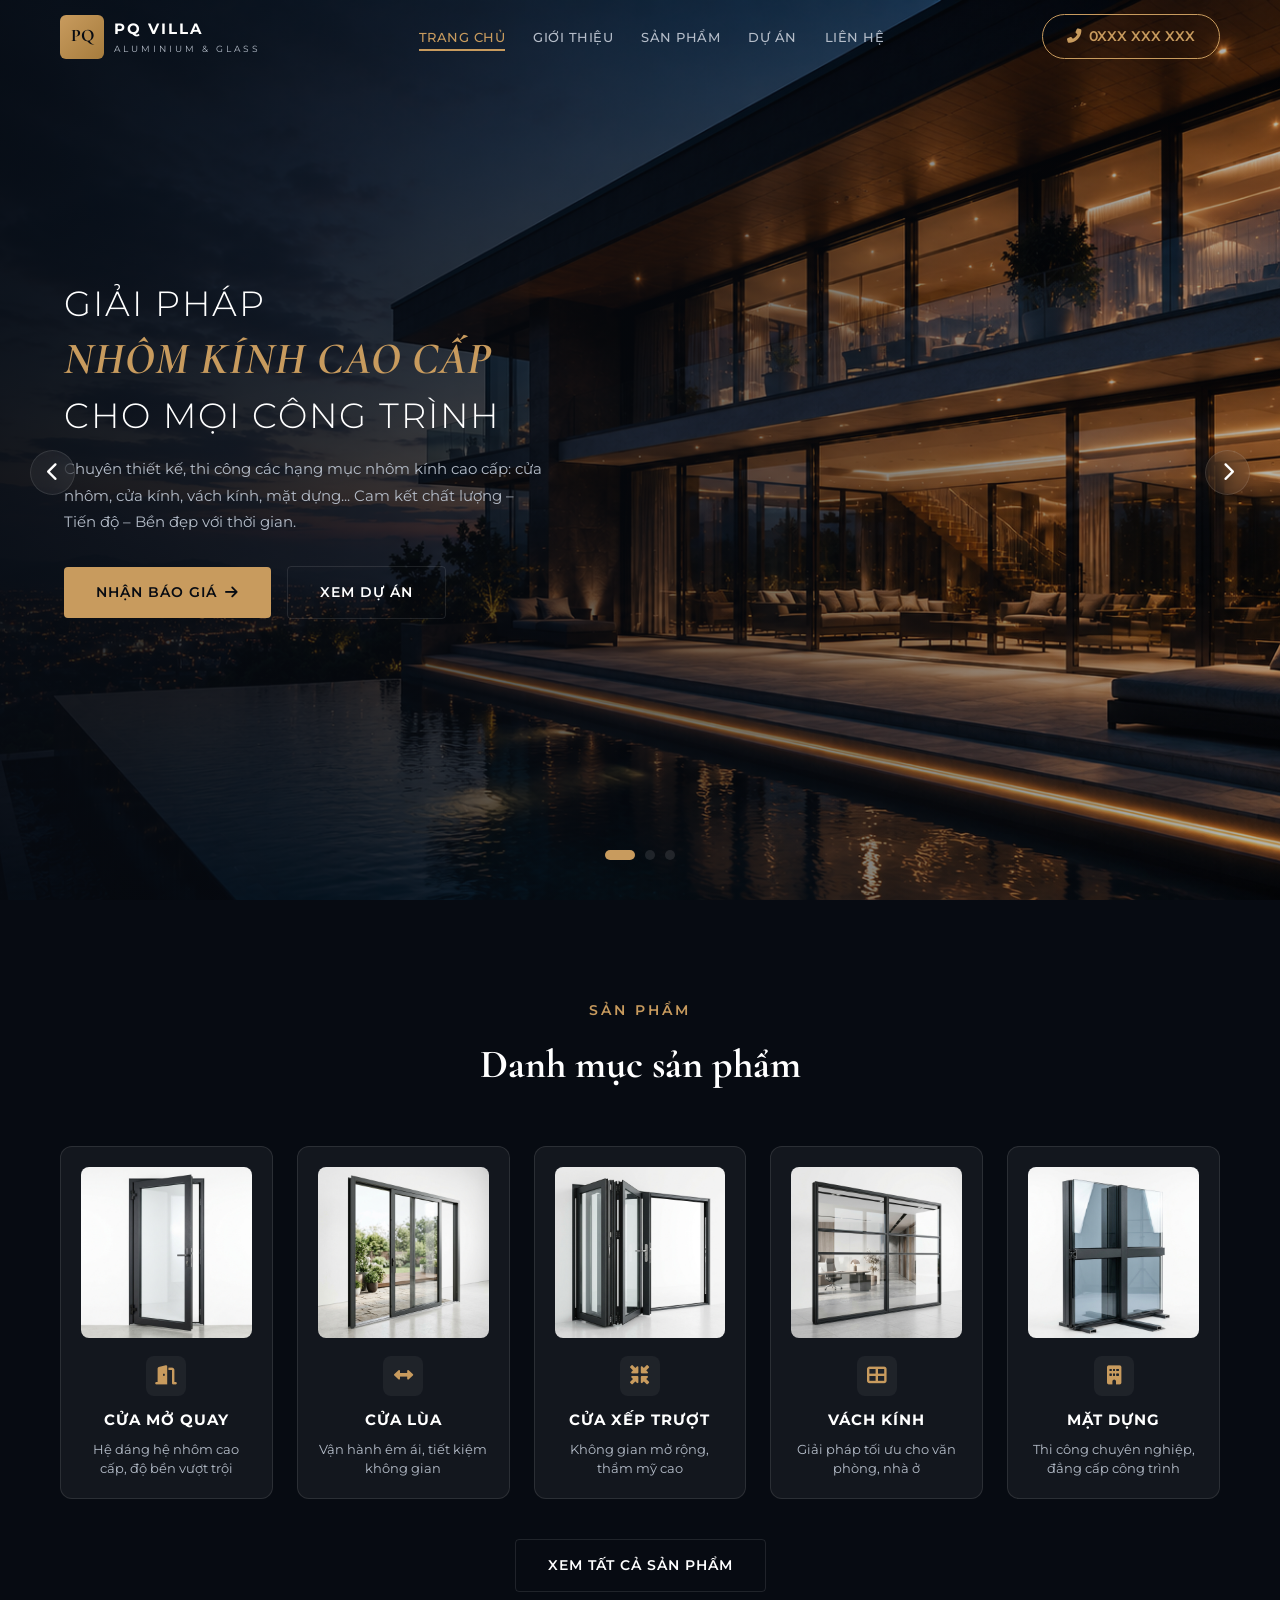
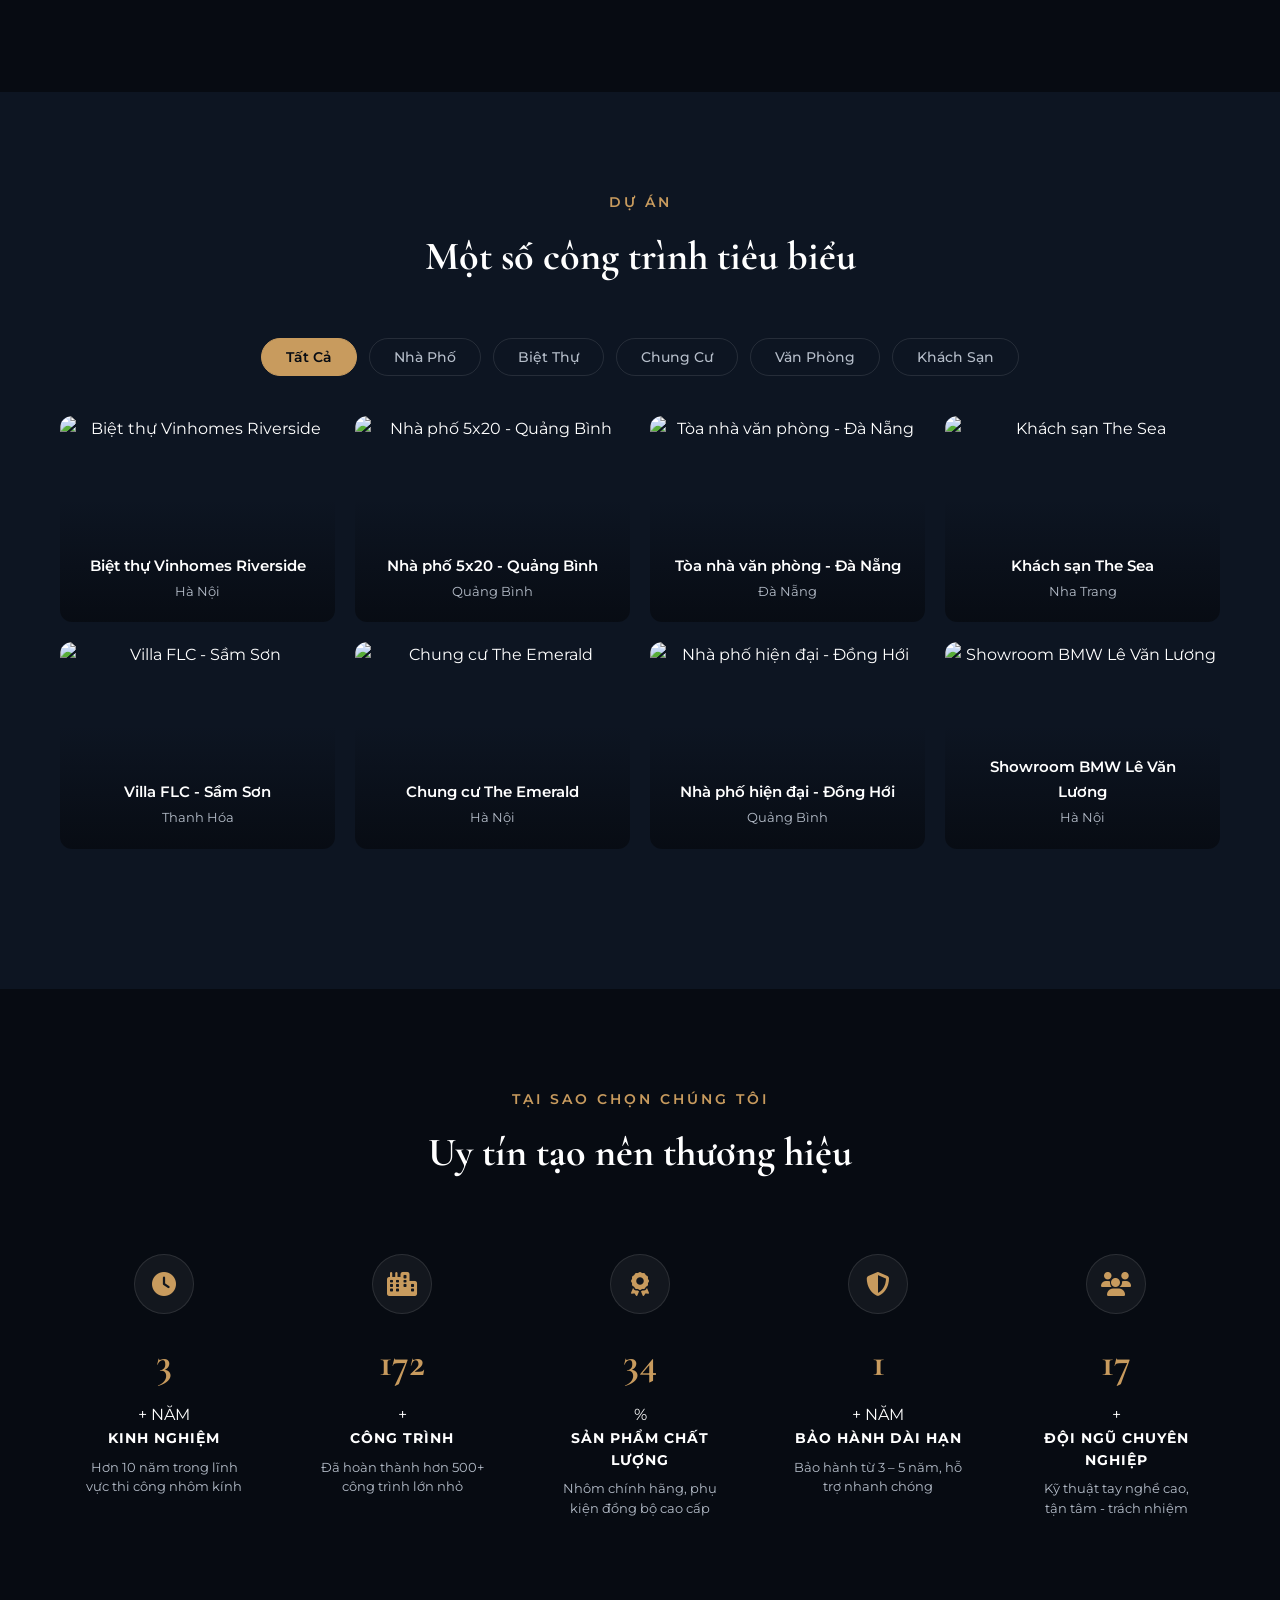
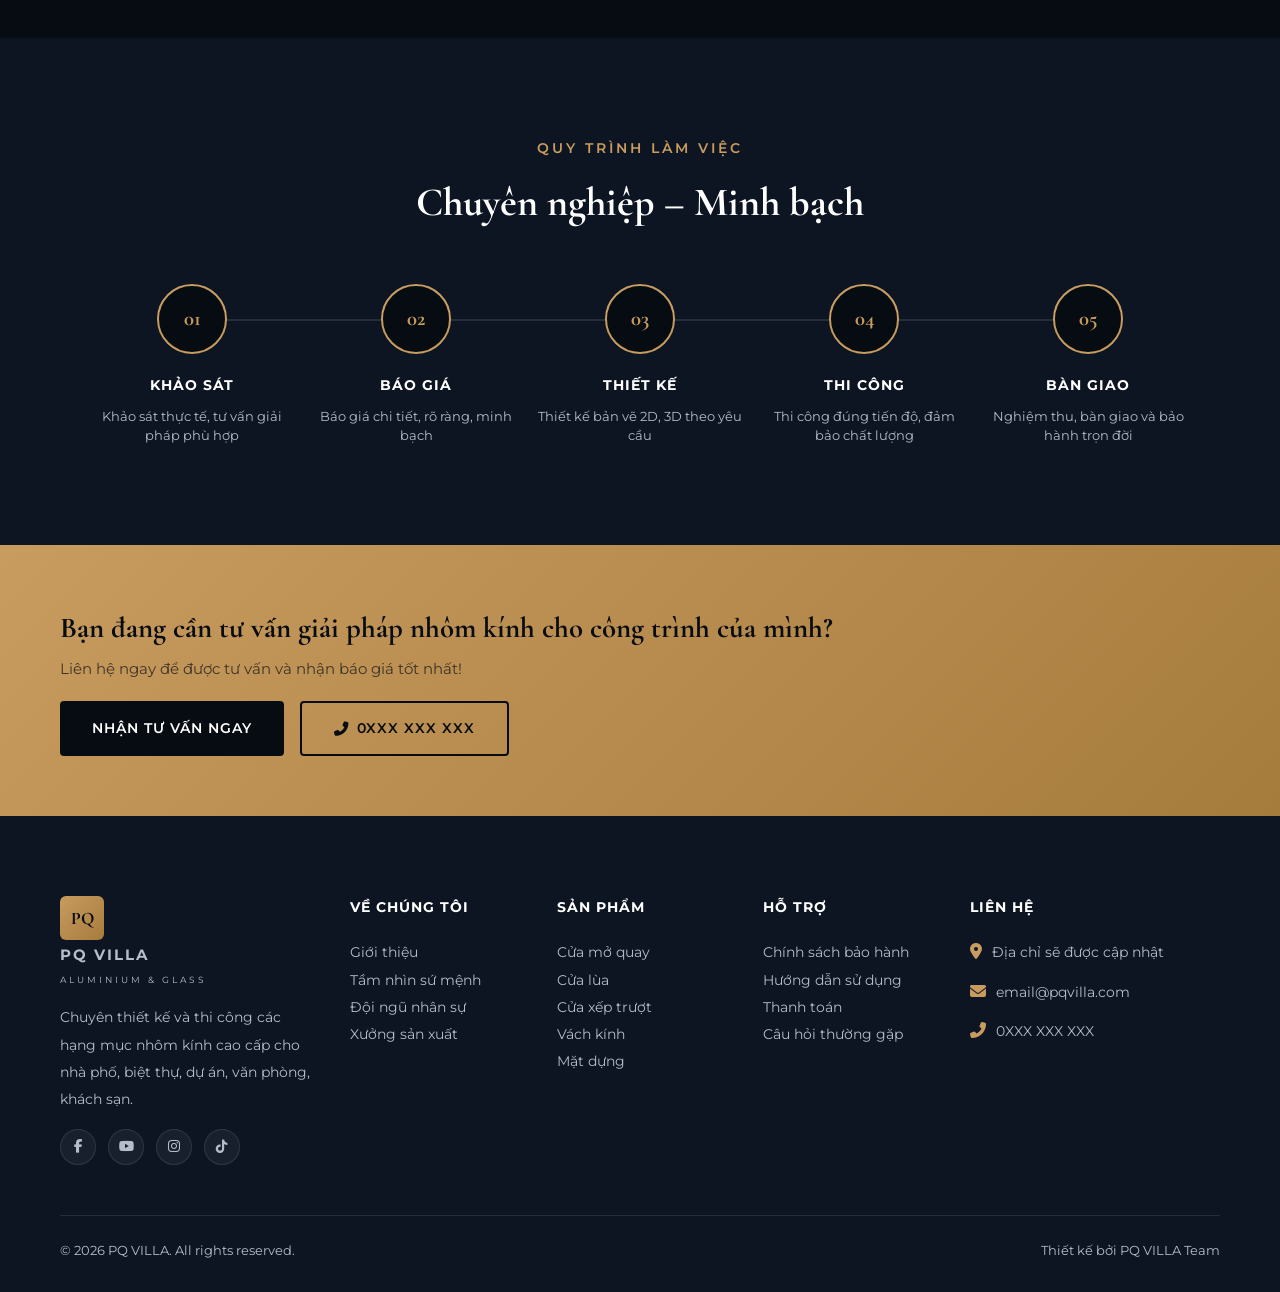
==== index.html @ 8f130e14 "PQ VILLA - Luxury Aluminium & Glass Website v1.0" ====
<!DOCTYPE html>
<html lang="vi">

<head>
  <meta charset="UTF-8">
  <meta name="viewport" content="width=device-width, initial-scale=1.0">
  <meta name="description"
    content="PQ VILLA - Chuyên thiết kế, thi công nhôm kính cao cấp cho biệt thự, nhà phố, văn phòng. Cam kết chất lượng, tiến độ, bền đẹp với thời gian.">
  <meta name="keywords" content="nhôm kính, cửa nhôm, vách kính, mặt dựng, PQ VILLA, nhôm kính cao cấp">
  <title>PQ VILLA - Giải Pháp Nhôm Kính Cao Cấp</title>
  <link rel="stylesheet" href="styles.css">
  <link rel="stylesheet" href="https://cdnjs.cloudflare.com/ajax/libs/font-awesome/6.5.1/css/all.min.css">
</head>

<body>

  <!-- ============ NAVBAR ============ -->
  <nav class="navbar" id="navbar">
    <div class="container">
      <a href="#" class="logo">
        <div class="logo-icon">PQ</div>
        <div class="logo-text">PQ VILLA<span>ALUMINIUM & GLASS</span></div>
      </a>
      <ul class="nav-links">
        <li><a href="#home" class="active">Trang Chủ</a></li>
        <li><a href="#about">Giới Thiệu</a></li>
        <li><a href="#products">Sản Phẩm</a></li>
        <li><a href="#projects">Dự Án</a></li>
        <li><a href="#contact">Liên Hệ</a></li>
      </ul>
      <a href="tel:0000000000" class="nav-phone"><i class="fas fa-phone-alt"></i> 0XXX XXX XXX</a>
      <div class="hamburger" id="hamburger" aria-label="Menu">
        <span></span><span></span><span></span>
      </div>
    </div>
  </nav>

  <!-- Mobile Nav -->
  <div class="mobile-nav" id="mobileNav">
    <div class="close-menu" id="closeMenu">&times;</div>
    <a href="#home">Trang Chủ</a>
    <a href="#about">Giới Thiệu</a>
    <a href="#products">Sản Phẩm</a>
    <a href="#projects">Dự Án</a>
    <a href="#contact">Liên Hệ</a>
    <a href="tel:0000000000" class="nav-phone"><i class="fas fa-phone-alt"></i> 0XXX XXX XXX</a>
  </div>

  <!-- ============ HERO SECTION ============ -->
  <section class="hero" id="home">
    <div class="hero-slider">
      <div class="hero-slide active" style="background-image: url('images/hero/hero-1.png')"></div>
      <div class="hero-slide" style="background-image: url('images/hero/hero-2.png')"></div>
      <div class="hero-slide" style="background-image: url('images/hero/hero-3.png')"></div>
    </div>
    <div class="container">
      <div class="hero-content">
        <h1>GIẢI PHÁP<span class="gold">NHÔM KÍNH CAO CẤP</span>CHO MỌI CÔNG TRÌNH</h1>
        <p>Chuyên thiết kế, thi công các hạng mục nhôm kính cao cấp: cửa nhôm, cửa kính, vách kính, mặt dựng... Cam kết
          chất lượng – Tiến độ – Bền đẹp với thời gian.</p>
        <div class="hero-buttons">
          <a href="#" class="btn-gold" onclick="openModal(); return false;">NHẬN BÁO GIÁ <i
              class="fas fa-arrow-right"></i></a>
          <a href="#projects" class="btn-outline">XEM DỰ ÁN</a>
        </div>
      </div>
    </div>
    <button class="hero-arrow prev" aria-label="Previous"><i class="fas fa-chevron-left"></i></button>
    <button class="hero-arrow next" aria-label="Next"><i class="fas fa-chevron-right"></i></button>
    <div class="hero-dots">
      <span class="dot active" data-slide="0"></span>
      <span class="dot" data-slide="1"></span>
      <span class="dot" data-slide="2"></span>
    </div>
  </section>

  <!-- ============ PRODUCTS SECTION ============ -->
  <section class="products" id="products">
    <div class="container">
      <div class="section-label fade-up">SẢN PHẨM</div>
      <h2 class="section-title fade-up">Danh mục sản phẩm</h2>
      <div class="products-grid">
        <div class="product-card fade-up delay-1">
          <div class="product-img"><img src="images/products/cua-mo-quay.png" alt="Cửa mở quay" loading="lazy"></div>
          <div class="product-icon"><i class="fas fa-door-open"></i></div>
          <h3>Cửa Mở Quay</h3>
          <p>Hệ dáng hệ nhôm cao cấp, độ bền vượt trội</p>
        </div>
        <div class="product-card fade-up delay-2">
          <div class="product-img"><img src="images/products/cua-lua.png" alt="Cửa lùa" loading="lazy"></div>
          <div class="product-icon"><i class="fas fa-arrows-alt-h"></i></div>
          <h3>Cửa Lùa</h3>
          <p>Vận hành êm ái, tiết kiệm không gian</p>
        </div>
        <div class="product-card fade-up delay-3">
          <div class="product-img"><img src="images/products/cua-xep-truot.png" alt="Cửa xếp trượt" loading="lazy">
          </div>
          <div class="product-icon"><i class="fas fa-compress-arrows-alt"></i></div>
          <h3>Cửa Xếp Trượt</h3>
          <p>Không gian mở rộng, thẩm mỹ cao</p>
        </div>
        <div class="product-card fade-up delay-4">
          <div class="product-img"><img src="images/products/vach-kinh.png" alt="Vách kính" loading="lazy"></div>
          <div class="product-icon"><i class="fas fa-th-large"></i></div>
          <h3>Vách Kính</h3>
          <p>Giải pháp tối ưu cho văn phòng, nhà ở</p>
        </div>
        <div class="product-card fade-up delay-4">
          <div class="product-img"><img src="images/products/mat-dung.png" alt="Mặt dựng" loading="lazy"></div>
          <div class="product-icon"><i class="fas fa-building"></i></div>
          <h3>Mặt Dựng</h3>
          <p>Thi công chuyên nghiệp, đẳng cấp công trình</p>
        </div>
      </div>
      <a href="products.html" class="btn-outline">XEM TẤT CẢ SẢN PHẨM</a>
    </div>
  </section>

  <!-- ============ PROJECTS SECTION ============ -->
  <section class="projects" id="projects">
    <div class="container">
      <div class="section-label fade-up">DỰ ÁN</div>
      <h2 class="section-title fade-up">Một số công trình tiêu biểu</h2>
      <div class="project-filters fade-up">
        <button class="filter-btn active" data-filter="all">Tất Cả</button>
        <button class="filter-btn" data-filter="nha-pho">Nhà Phố</button>
        <button class="filter-btn" data-filter="biet-thu">Biệt Thự</button>
        <button class="filter-btn" data-filter="chung-cu">Chung Cư</button>
        <button class="filter-btn" data-filter="van-phong">Văn Phòng</button>
        <button class="filter-btn" data-filter="khach-san">Khách Sạn</button>
      </div>
      <div class="projects-grid">
        <div class="project-card fade-up delay-1" data-category="biet-thu">
          <img src="https://images.unsplash.com/photo-1613490493576-7fde63acd811?w=600&h=450&fit=crop"
            alt="Biệt thự Vinhomes Riverside" loading="lazy">
          <div class="project-overlay">
            <h4>Biệt thự Vinhomes Riverside</h4><span>Hà Nội</span>
          </div>
        </div>
        <div class="project-card fade-up delay-2" data-category="nha-pho">
          <img src="https://images.unsplash.com/photo-1600596542815-ffad4c1539a9?w=600&h=450&fit=crop"
            alt="Nhà phố 5x20 - Quảng Bình" loading="lazy">
          <div class="project-overlay">
            <h4>Nhà phố 5x20 - Quảng Bình</h4><span>Quảng Bình</span>
          </div>
        </div>
        <div class="project-card fade-up delay-3" data-category="van-phong">
          <img src="https://images.unsplash.com/photo-1486406146926-c627a92ad1ab?w=600&h=450&fit=crop"
            alt="Tòa nhà văn phòng - Đà Nẵng" loading="lazy">
          <div class="project-overlay">
            <h4>Tòa nhà văn phòng - Đà Nẵng</h4><span>Đà Nẵng</span>
          </div>
        </div>
        <div class="project-card fade-up delay-4" data-category="khach-san">
          <img src="https://images.unsplash.com/photo-1582719478250-c89cae4dc85b?w=600&h=450&fit=crop"
            alt="Khách sạn The Sea" loading="lazy">
          <div class="project-overlay">
            <h4>Khách sạn The Sea</h4><span>Nha Trang</span>
          </div>
        </div>
        <div class="project-card fade-up delay-1" data-category="biet-thu">
          <img src="https://images.unsplash.com/photo-1600585154340-be6161a56a0c?w=600&h=450&fit=crop"
            alt="Villa FLC - Sầm Sơn" loading="lazy">
          <div class="project-overlay">
            <h4>Villa FLC - Sầm Sơn</h4><span>Thanh Hóa</span>
          </div>
        </div>
        <div class="project-card fade-up delay-2" data-category="chung-cu">
          <img src="https://images.unsplash.com/photo-1545324418-cc1a3fa10c00?w=600&h=450&fit=crop"
            alt="Chung cư The Emerald" loading="lazy">
          <div class="project-overlay">
            <h4>Chung cư The Emerald</h4><span>Hà Nội</span>
          </div>
        </div>
        <div class="project-card fade-up delay-3" data-category="nha-pho">
          <img src="https://images.unsplash.com/photo-1600607687939-ce8a6c25118c?w=600&h=450&fit=crop"
            alt="Nhà phố hiện đại - Đồng Hới" loading="lazy">
          <div class="project-overlay">
            <h4>Nhà phố hiện đại - Đồng Hới</h4><span>Quảng Bình</span>
          </div>
        </div>
        <div class="project-card fade-up delay-4" data-category="van-phong">
          <img src="https://images.unsplash.com/photo-1577495508048-b635879837f1?w=600&h=450&fit=crop"
            alt="Showroom BMW Lê Văn Lương" loading="lazy">
          <div class="project-overlay">
            <h4>Showroom BMW Lê Văn Lương</h4><span>Hà Nội</span>
          </div>
        </div>
      </div>
    </div>
  </section>

  <!-- ============ STATS SECTION ============ -->
  <section class="stats" id="about">
    <div class="container">
      <div class="section-label fade-up">TẠI SAO CHỌN CHÚNG TÔI</div>
      <h2 class="section-title fade-up">Uy tín tạo nên thương hiệu</h2>
      <div class="stats-grid">
        <div class="stat-item fade-up delay-1">
          <div class="stat-icon"><i class="fas fa-clock"></i></div>
          <div class="stat-number" data-target="10">0</div>
          <div class="stat-suffix">+ NĂM</div>
          <div class="stat-label">KINH NGHIỆM</div>
          <p class="stat-desc">Hơn 10 năm trong lĩnh vực thi công nhôm kính</p>
        </div>
        <div class="stat-item fade-up delay-2">
          <div class="stat-icon"><i class="fas fa-city"></i></div>
          <div class="stat-number" data-target="500">0</div>
          <div class="stat-suffix">+</div>
          <div class="stat-label">CÔNG TRÌNH</div>
          <p class="stat-desc">Đã hoàn thành hơn 500+ công trình lớn nhỏ</p>
        </div>
        <div class="stat-item fade-up delay-3">
          <div class="stat-icon"><i class="fas fa-award"></i></div>
          <div class="stat-number" data-target="100">0</div>
          <div class="stat-suffix">%</div>
          <div class="stat-label">SẢN PHẨM CHẤT LƯỢNG</div>
          <p class="stat-desc">Nhôm chính hãng, phụ kiện đồng bộ cao cấp</p>
        </div>
        <div class="stat-item fade-up delay-4">
          <div class="stat-icon"><i class="fas fa-shield-alt"></i></div>
          <div class="stat-number" data-target="5">0</div>
          <div class="stat-suffix">+ NĂM</div>
          <div class="stat-label">BẢO HÀNH DÀI HẠN</div>
          <p class="stat-desc">Bảo hành từ 3 – 5 năm, hỗ trợ nhanh chóng</p>
        </div>
        <div class="stat-item fade-up delay-4">
          <div class="stat-icon"><i class="fas fa-users"></i></div>
          <div class="stat-number" data-target="50">0</div>
          <div class="stat-suffix">+</div>
          <div class="stat-label">ĐỘI NGŨ CHUYÊN NGHIỆP</div>
          <p class="stat-desc">Kỹ thuật tay nghề cao, tận tâm - trách nhiệm</p>
        </div>
      </div>
    </div>
  </section>

  <!-- ============ PROCESS SECTION ============ -->
  <section class="process">
    <div class="container">
      <div class="section-label fade-up">QUY TRÌNH LÀM VIỆC</div>
      <h2 class="section-title fade-up">Chuyên nghiệp – Minh bạch</h2>
      <div class="process-timeline">
        <div class="process-step fade-up delay-1">
          <div class="step-number">01</div>
          <h4>Khảo Sát</h4>
          <p>Khảo sát thực tế, tư vấn giải pháp phù hợp</p>
        </div>
        <div class="process-step fade-up delay-2">
          <div class="step-number">02</div>
          <h4>Báo Giá</h4>
          <p>Báo giá chi tiết, rõ ràng, minh bạch</p>
        </div>
        <div class="process-step fade-up delay-3">
          <div class="step-number">03</div>
          <h4>Thiết Kế</h4>
          <p>Thiết kế bản vẽ 2D, 3D theo yêu cầu</p>
        </div>
        <div class="process-step fade-up delay-4">
          <div class="step-number">04</div>
          <h4>Thi Công</h4>
          <p>Thi công đúng tiến độ, đảm bảo chất lượng</p>
        </div>
        <div class="process-step fade-up delay-4">
          <div class="step-number">05</div>
          <h4>Bàn Giao</h4>
          <p>Nghiệm thu, bàn giao và bảo hành trọn đời</p>
        </div>
      </div>
    </div>
  </section>



  <!-- ============ CTA SECTION ============ -->
  <section class="cta">
    <div class="container">
      <div class="cta-text">
        <h3>Bạn đang cần tư vấn giải pháp nhôm kính cho công trình của mình?</h3>
        <p>Liên hệ ngay để được tư vấn và nhận báo giá tốt nhất!</p>
      </div>
      <div class="cta-buttons">
        <a href="#" class="btn-dark" onclick="openModal(); return false;">NHẬN TƯ VẤN NGAY</a>
        <a href="tel:0000000000" class="btn-dark-outline"><i class="fas fa-phone-alt"></i> 0XXX XXX XXX</a>
      </div>
    </div>
  </section>

  <!-- ============ FOOTER ============ -->
  <footer class="footer" id="contact">
    <div class="container">
      <div class="footer-grid">
        <div class="footer-col footer-about">
          <a href="#" class="logo">
            <div class="logo-icon">PQ</div>
            <div class="logo-text">PQ VILLA<span>ALUMINIUM & GLASS</span></div>
          </a>
          <p>Chuyên thiết kế và thi công các hạng mục nhôm kính cao cấp cho nhà phố, biệt thự, dự án, văn phòng, khách
            sạn.</p>
          <div class="footer-social">
            <a href="#" aria-label="Facebook"><i class="fab fa-facebook-f"></i></a>
            <a href="#" aria-label="YouTube"><i class="fab fa-youtube"></i></a>
            <a href="#" aria-label="Instagram"><i class="fab fa-instagram"></i></a>
            <a href="#" aria-label="TikTok"><i class="fab fa-tiktok"></i></a>
          </div>
        </div>
        <div class="footer-col">
          <h4>Về Chúng Tôi</h4>
          <a href="#">Giới thiệu</a>
          <a href="#">Tầm nhìn sứ mệnh</a>
          <a href="#">Đội ngũ nhân sự</a>
          <a href="#">Xưởng sản xuất</a>
        </div>
        <div class="footer-col">
          <h4>Sản Phẩm</h4>
          <a href="#">Cửa mở quay</a>
          <a href="#">Cửa lùa</a>
          <a href="#">Cửa xếp trượt</a>
          <a href="#">Vách kính</a>
          <a href="#">Mặt dựng</a>
        </div>
        <div class="footer-col">
          <h4>Hỗ Trợ</h4>
          <a href="#">Chính sách bảo hành</a>
          <a href="#">Hướng dẫn sử dụng</a>
          <a href="#">Thanh toán</a>
          <a href="#">Câu hỏi thường gặp</a>
        </div>
        <div class="footer-col">
          <h4>Liên Hệ</h4>
          <div class="footer-contact-item">
            <i class="fas fa-map-marker-alt"></i>
            <p>Địa chỉ sẽ được cập nhật</p>
          </div>
          <div class="footer-contact-item">
            <i class="fas fa-envelope"></i>
            <p>email@pqvilla.com</p>
          </div>
          <div class="footer-contact-item">
            <i class="fas fa-phone-alt"></i>
            <p>0XXX XXX XXX</p>
          </div>
        </div>
      </div>
      <div class="footer-bottom">
        <p>&copy; 2026 PQ VILLA. All rights reserved.</p>
        <p>Thiết kế bởi PQ VILLA Team</p>
      </div>
    </div>
  </footer>

  <!-- ============ CONTACT MODAL ============ -->
  <div class="modal-overlay" id="contactModal">
    <div class="modal-box">
      <button class="modal-close" onclick="closeModal()">&times;</button>
      <div class="modal-icon"><i class="fas fa-phone-alt"></i></div>
      <h3>Liên hệ tư vấn</h3>
      <p>Gọi ngay cho chúng tôi để được tư vấn miễn phí về giải pháp nhôm kính cao cấp!</p>
      <div class="modal-phone">0XXX XXX XXX</div>
      <a href="tel:0000000000" class="btn-gold modal-call-btn"><i class="fas fa-phone-alt"></i> GỌI NGAY</a>
    </div>
  </div>

  <!-- ============ IMAGE LIGHTBOX ============ -->
  <div class="lightbox-overlay" id="lightbox">
    <button class="lightbox-close">&times;</button>
    <img src="" alt="">
    <div class="lightbox-caption"></div>
  </div>

  <button class="back-to-top" id="backToTop" aria-label="Back to top"><i class="fas fa-chevron-up"></i></button>

  <script src="script.js"></script>
</body>

</html>
---- styles.css ----
/* ============================================
   PQ VILLA - Luxury Aluminium & Glass Website
   Design System + Styles
   ============================================ */

/* Google Fonts */
@import url('https://fonts.googleapis.com/css2?family=Cormorant+Garamond:ital,wght@0,400;0,600;0,700;1,600;1,700&family=Montserrat:wght@300;400;500;600;700;800&display=swap');

/* CSS Variables */
:root {
  --bg-primary: #070B12;
  --bg-secondary: #0D1522;
  --accent: #C89B5E;
  --accent-light: #D4AF6E;
  --accent-dark: #A67C3D;
  --text-primary: #FFFFFF;
  --text-secondary: #B5BDC9;
  --glass-bg: rgba(255,255,255,0.05);
  --glass-border: rgba(255,255,255,0.1);
  --gold-glow: 0 0 30px rgba(200,155,94,0.3);
  --transition: all 0.4s cubic-bezier(0.25, 0.46, 0.45, 0.94);
  --font-heading: 'Cormorant Garamond', Georgia, serif;
  --font-body: 'Montserrat', -apple-system, sans-serif;
}

/* Reset */
*, *::before, *::after { box-sizing: border-box; margin: 0; padding: 0; }
html { scroll-behavior: smooth; font-size: 16px; }
body {
  font-family: var(--font-body);
  background: var(--bg-primary);
  color: var(--text-primary);
  line-height: 1.6;
  overflow-x: hidden;
}
a { text-decoration: none; color: inherit; }
ul { list-style: none; }
img { max-width: 100%; display: block; }
button { cursor: pointer; border: none; outline: none; font-family: var(--font-body); }

/* Utilities */
.container { max-width: 1200px; margin: 0 auto; padding: 0 20px; }
.section-label {
  font-family: var(--font-body);
  font-size: 0.85rem;
  font-weight: 600;
  letter-spacing: 3px;
  text-transform: uppercase;
  color: var(--accent);
  margin-bottom: 10px;
}
.section-title {
  font-family: var(--font-heading);
  font-size: 2.5rem;
  font-weight: 700;
  color: var(--text-primary);
  margin-bottom: 50px;
}
.btn-gold {
  display: inline-flex; align-items: center; gap: 8px;
  padding: 14px 32px;
  background: var(--accent);
  color: var(--bg-primary);
  font-weight: 600;
  font-size: 0.9rem;
  letter-spacing: 1px;
  border-radius: 4px;
  transition: var(--transition);
}
.btn-gold:hover { background: var(--accent-light); box-shadow: var(--gold-glow); transform: translateY(-2px); }
.btn-outline {
  display: inline-flex; align-items: center; gap: 8px;
  padding: 14px 32px;
  background: transparent;
  color: var(--text-primary);
  font-weight: 600;
  font-size: 0.9rem;
  letter-spacing: 1px;
  border: 1.5px solid var(--glass-border);
  border-radius: 4px;
  transition: var(--transition);
}
.btn-outline:hover { border-color: var(--accent); color: var(--accent); transform: translateY(-2px); }

/* Scroll Animations */
.fade-up { opacity: 0; transform: translateY(40px); transition: opacity 0.8s ease, transform 0.8s ease; }
.fade-up.visible { opacity: 1; transform: translateY(0); }
.fade-up.delay-1 { transition-delay: 0.1s; }
.fade-up.delay-2 { transition-delay: 0.2s; }
.fade-up.delay-3 { transition-delay: 0.3s; }
.fade-up.delay-4 { transition-delay: 0.4s; }

/* ============ HEADER / NAVBAR ============ */
.navbar {
  position: fixed; top: 0; left: 0; width: 100%; z-index: 1000;
  padding: 14px 0;
  transition: var(--transition);
  border-bottom: 1px solid transparent;
}
.navbar.scrolled {
  background: rgba(7,11,18,0.97);
  backdrop-filter: blur(20px);
  padding: 10px 0;
  box-shadow: 0 2px 30px rgba(0,0,0,0.5);
  border-bottom: 1px solid var(--glass-border);
}
.navbar .container { display: flex; align-items: center; justify-content: space-between; }
.logo { display: flex; align-items: center; gap: 10px; }
.logo-icon {
  width: 44px; height: 44px;
  background: linear-gradient(135deg, var(--accent), var(--accent-dark));
  border-radius: 6px;
  display: flex; align-items: center; justify-content: center;
  font-family: var(--font-heading); font-weight: 700; font-size: 1.1rem;
  color: var(--bg-primary);
}
.logo-text { font-family: var(--font-body); font-size: 0.95rem; font-weight: 700; letter-spacing: 2px; text-transform: uppercase; }
.logo-text span { display: block; font-size: 0.55rem; font-weight: 400; letter-spacing: 3px; color: var(--text-secondary); font-family: var(--font-body); }

.nav-links { display: flex; align-items: center; gap: 28px; }
.nav-links a {
  font-size: 0.82rem; font-weight: 500; letter-spacing: 0.5px;
  color: var(--text-secondary);
  transition: var(--transition);
  position: relative;
  text-transform: uppercase;
}
.nav-links a:hover, .nav-links a.active { color: var(--accent); }
.nav-links a.active::after {
  content: ''; position: absolute; bottom: -6px; left: 0; width: 100%; height: 2px;
  background: var(--accent);
}
.nav-phone {
  display: inline-flex; align-items: center; gap: 8px;
  padding: 10px 24px;
  border: 1.5px solid var(--accent);
  border-radius: 50px;
  color: var(--accent);
  font-weight: 600; font-size: 0.9rem;
  transition: var(--transition);
}
.nav-phone:hover { background: var(--accent); color: var(--bg-primary); }

.hamburger { display: none; flex-direction: column; gap: 5px; cursor: pointer; padding: 5px; }
.hamburger span { width: 25px; height: 2px; background: var(--text-primary); transition: var(--transition); border-radius: 2px; }
.hamburger.active span:nth-child(1) { transform: rotate(45deg) translate(5px, 5px); }
.hamburger.active span:nth-child(2) { opacity: 0; }
.hamburger.active span:nth-child(3) { transform: rotate(-45deg) translate(5px, -5px); }

/* ============ HERO SECTION ============ */
.hero {
  position: relative; height: 100vh; min-height: 600px;
  display: flex; align-items: center;
  overflow: hidden;
}
.hero-slider { position: absolute; inset: 0; z-index: 0; }
.hero-slide {
  position: absolute; inset: 0;
  opacity: 0; transition: opacity 1.2s ease;
  background-size: cover; background-position: center;
}
.hero-slide.active { opacity: 1; }
.hero-slide::after {
  content: ''; position: absolute; inset: 0;
  background: linear-gradient(to right, rgba(7,11,18,0.85) 0%, rgba(7,11,18,0.6) 50%, rgba(7,11,18,0.3) 100%);
}
.hero .container { max-width: none; width: 100%; margin: 0; padding: 0 5vw; display: flex; align-items: center; justify-content: flex-start; }
.hero-content { position: relative; z-index: 2; max-width: 520px; text-align: left; }
.hero-content h1 {
  font-family: var(--font-body);
  font-size: 2.2rem; line-height: 1.3;
  margin-bottom: 18px;
  font-weight: 300;
  letter-spacing: 2px;
}
.hero-content h1 .gold {
  color: var(--accent);
  font-style: italic; font-weight: 800;
  display: block;
  font-family: var(--font-heading);
  font-size: 2.8rem;
  letter-spacing: 1px;
  line-height: 1.2;
  margin: 6px 0;
}
.hero-content p { color: var(--text-secondary); font-size: 0.92rem; margin-bottom: 30px; max-width: 480px; line-height: 1.8; }
.hero-buttons { display: flex; gap: 16px; flex-wrap: wrap; align-items: center; }
.hero-video {
  display: flex; align-items: center; gap: 14px; margin-left: 20px;
  cursor: pointer; color: var(--text-primary);
}
.hero-video .play-icon {
  width: 55px; height: 55px; border-radius: 50%;
  border: 2px solid var(--accent);
  display: flex; align-items: center; justify-content: center;
  font-size: 1.2rem; transition: var(--transition);
}
.hero-video:hover .play-icon { background: var(--accent); color: var(--bg-primary); }
.hero-video span { font-size: 0.85rem; }
.hero-video span small { display: block; color: var(--text-secondary); font-size: 0.75rem; }

.hero-dots {
  position: absolute; bottom: 40px; left: 50%; transform: translateX(-50%);
  z-index: 3; display: flex; gap: 10px;
}
.hero-dots .dot {
  width: 10px; height: 10px; border-radius: 50%;
  background: var(--glass-border); cursor: pointer;
  transition: var(--transition);
}
.hero-dots .dot.active { background: var(--accent); width: 30px; border-radius: 5px; }

.hero-arrow {
  position: absolute; top: 50%; z-index: 3;
  width: 45px; height: 45px; border-radius: 50%;
  background: var(--glass-bg); border: 1px solid var(--glass-border);
  color: var(--text-primary); font-size: 1.2rem;
  display: flex; align-items: center; justify-content: center;
  cursor: pointer; transition: var(--transition);
  backdrop-filter: blur(10px);
}
.hero-arrow:hover { background: var(--accent); color: var(--bg-primary); border-color: var(--accent); }
.hero-arrow.prev { left: 30px; }
.hero-arrow.next { right: 30px; }

/* ============ PRODUCTS SECTION ============ */
.products { padding: 100px 0; text-align: center; }
.products-grid {
  display: grid;
  grid-template-columns: repeat(5, 1fr);
  gap: 24px;
  margin-bottom: 40px;
}
.product-card {
  background: var(--glass-bg);
  border: 1px solid var(--glass-border);
  border-radius: 12px;
  padding: 20px;
  transition: var(--transition);
  cursor: pointer;
}
.product-card:hover {
  border-color: var(--accent);
  transform: translateY(-8px);
  box-shadow: var(--gold-glow);
}
.product-card .product-img {
  width: 100%; aspect-ratio: 1; border-radius: 8px;
  overflow: hidden; margin-bottom: 18px;
}
.product-card .product-img img { width: 100%; height: 100%; object-fit: cover; transition: transform 0.6s ease; }
.product-card:hover .product-img img { transform: scale(1.08); }
.product-card .product-icon {
  width: 40px; height: 40px; margin: 0 auto 12px;
  background: var(--glass-bg); border-radius: 8px;
  display: flex; align-items: center; justify-content: center;
  color: var(--accent); font-size: 1.2rem;
}
.product-card h3 {
  font-family: var(--font-body);
  font-size: 0.95rem; font-weight: 700;
  letter-spacing: 1px; text-transform: uppercase;
  margin-bottom: 8px;
}
.product-card p { font-size: 0.8rem; color: var(--text-secondary); line-height: 1.5; }

/* ============ PROJECTS SECTION ============ */
.projects { padding: 100px 0; text-align: center; background: var(--bg-secondary); }
.project-filters {
  display: flex; justify-content: center; gap: 12px;
  flex-wrap: wrap; margin-bottom: 40px;
}
.filter-btn {
  padding: 10px 24px; border-radius: 50px;
  background: transparent; border: 1px solid var(--glass-border);
  color: var(--text-secondary); font-size: 0.85rem; font-weight: 500;
  transition: var(--transition);
}
.filter-btn:hover { border-color: var(--accent); color: var(--accent); }
.filter-btn.active { background: var(--accent); color: var(--bg-primary); border-color: var(--accent); font-weight: 600; }

.projects-grid {
  display: grid;
  grid-template-columns: repeat(4, 1fr);
  gap: 20px; margin-bottom: 40px;
}
.project-card {
  position: relative; border-radius: 12px;
  overflow: hidden; aspect-ratio: 4/3; cursor: pointer;
}
.project-card img { width: 100%; height: 100%; object-fit: cover; transition: transform 0.6s ease; }
.project-card:hover img { transform: scale(1.1); }
.project-card .project-overlay {
  position: absolute; inset: 0;
  background: linear-gradient(to top, rgba(7,11,18,0.9) 0%, transparent 60%);
  display: flex; flex-direction: column; justify-content: flex-end;
  padding: 20px; transition: var(--transition);
}
.project-card:hover .project-overlay { background: linear-gradient(to top, rgba(200,155,94,0.4) 0%, transparent 70%); }
.project-card h4 { font-size: 0.95rem; font-weight: 600; margin-bottom: 4px; }
.project-card span { font-size: 0.8rem; color: var(--text-secondary); }
.project-card.hidden { display: none; }

/* ============ STATS SECTION ============ */
.stats { padding: 100px 0; text-align: center; }
.stats-grid {
  display: grid;
  grid-template-columns: repeat(5, 1fr);
  gap: 30px;
}
.stat-item { padding: 20px; }
.stat-icon {
  width: 60px; height: 60px; margin: 0 auto 16px;
  border-radius: 50%;
  background: var(--glass-bg); border: 1px solid var(--glass-border);
  display: flex; align-items: center; justify-content: center;
  font-size: 1.5rem; color: var(--accent);
}
.stat-number {
  font-family: var(--font-heading);
  font-size: 2.5rem; font-weight: 700;
  color: var(--accent);
  margin-bottom: 8px;
}
.stat-label {
  font-size: 0.85rem; font-weight: 700;
  letter-spacing: 1px; text-transform: uppercase;
  margin-bottom: 8px;
}
.stat-desc { font-size: 0.8rem; color: var(--text-secondary); line-height: 1.5; }

/* ============ PROCESS SECTION ============ */
.process { padding: 100px 0; text-align: center; background: var(--bg-secondary); }
.process-timeline {
  display: flex; justify-content: space-between; align-items: flex-start;
  position: relative; padding: 0 20px; margin-top: 20px;
}
.process-timeline::before {
  content: ''; position: absolute;
  top: 35px; left: 10%; right: 10%;
  height: 2px; background: var(--glass-border);
}
.process-step { flex: 1; position: relative; padding: 0 10px; }
.step-number {
  width: 70px; height: 70px; margin: 0 auto 20px;
  border-radius: 50%;
  background: var(--bg-primary); border: 2px solid var(--accent);
  display: flex; align-items: center; justify-content: center;
  font-family: var(--font-heading); font-size: 1.3rem; font-weight: 700;
  color: var(--accent); position: relative; z-index: 2;
  transition: var(--transition);
}
.process-step:hover .step-number { background: var(--accent); color: var(--bg-primary); }
.process-step h4 {
  font-size: 0.9rem; font-weight: 700;
  letter-spacing: 1px; text-transform: uppercase;
  margin-bottom: 10px;
}
.process-step p { font-size: 0.8rem; color: var(--text-secondary); line-height: 1.5; }

/* ============ TESTIMONIALS SECTION ============ */
.testimonials { padding: 100px 0; text-align: center; position: relative; overflow: hidden; }
.testimonial-slider { position: relative; max-width: 1000px; margin: 0 auto; overflow: hidden; }
.testimonial-track { display: flex; transition: transform 0.6s ease; }
.testimonial-card {
  min-width: 33.333%; padding: 0 15px; box-sizing: border-box;
}
.testimonial-inner {
  background: var(--glass-bg); border: 1px solid var(--glass-border);
  border-radius: 16px; padding: 35px 25px;
  text-align: left; transition: var(--transition);
}
.testimonial-inner:hover { border-color: rgba(200,155,94,0.3); }
.testimonial-header { display: flex; align-items: center; gap: 14px; margin-bottom: 16px; }
.testimonial-avatar {
  width: 50px; height: 50px; border-radius: 50%;
  background: linear-gradient(135deg, var(--accent), var(--accent-dark));
  display: flex; align-items: center; justify-content: center;
  font-family: var(--font-heading); font-weight: 700; font-size: 1.1rem;
  color: var(--bg-primary);
}
.testimonial-info h4 { font-size: 0.95rem; font-weight: 600; }
.testimonial-info span { font-size: 0.8rem; color: var(--text-secondary); }
.testimonial-inner p {
  font-size: 0.9rem; color: var(--text-secondary);
  line-height: 1.7; font-style: italic;
  margin-bottom: 16px;
}
.testimonial-stars { color: var(--accent); font-size: 0.9rem; letter-spacing: 3px; }

.testimonial-nav {
  position: absolute; top: 50%; z-index: 3;
  width: 45px; height: 45px; border-radius: 50%;
  background: var(--glass-bg); border: 1px solid var(--glass-border);
  color: var(--text-primary); font-size: 1.2rem;
  display: flex; align-items: center; justify-content: center;
  cursor: pointer; transition: var(--transition);
}
.testimonial-nav:hover { background: var(--accent); color: var(--bg-primary); }
.testimonial-nav.prev { left: 0; }
.testimonial-nav.next { right: 0; }

/* ============ CTA SECTION ============ */
.cta {
  padding: 60px 0;
  background: linear-gradient(135deg, var(--accent) 0%, var(--accent-dark) 100%);
}
.cta .container {
  display: flex; align-items: center; justify-content: space-between;
  flex-wrap: wrap; gap: 20px;
}
.cta-text h3 {
  font-family: var(--font-heading);
  font-size: 1.8rem; font-weight: 700;
  color: var(--bg-primary); margin-bottom: 6px;
}
.cta-text p { color: rgba(7,11,18,0.7); font-size: 0.95rem; }
.cta-buttons { display: flex; gap: 16px; flex-wrap: wrap; }
.btn-dark {
  display: inline-flex; align-items: center; gap: 8px;
  padding: 14px 32px;
  background: var(--bg-primary);
  color: var(--text-primary);
  font-weight: 600; font-size: 0.9rem; letter-spacing: 1px;
  border-radius: 4px; transition: var(--transition);
}
.btn-dark:hover { background: var(--bg-secondary); transform: translateY(-2px); }
.btn-dark-outline {
  display: inline-flex; align-items: center; gap: 8px;
  padding: 14px 32px;
  background: transparent;
  color: var(--bg-primary);
  font-weight: 600; font-size: 0.9rem; letter-spacing: 1px;
  border: 2px solid var(--bg-primary); border-radius: 4px;
  transition: var(--transition);
}
.btn-dark-outline:hover { background: var(--bg-primary); color: var(--text-primary); transform: translateY(-2px); }

/* ============ FOOTER ============ */
.footer { padding: 80px 0 30px; background: var(--bg-secondary); }
.footer-grid {
  display: grid;
  grid-template-columns: 1.5fr 1fr 1fr 1fr 1.5fr;
  gap: 40px; margin-bottom: 50px;
}
.footer-col h4 {
  font-size: 0.9rem; font-weight: 700;
  letter-spacing: 1px; text-transform: uppercase;
  margin-bottom: 20px; color: var(--text-primary);
}
.footer-col p, .footer-col a {
  font-size: 0.85rem; color: var(--text-secondary);
  line-height: 2; display: block;
  transition: var(--transition);
}
.footer-col a:hover { color: var(--accent); }
.footer-about .logo { margin-bottom: 16px; }
.footer-social { display: flex; gap: 12px; margin-top: 16px; }
.footer-social a {
  width: 36px; height: 36px; border-radius: 50%;
  background: var(--glass-bg); border: 1px solid var(--glass-border);
  display: flex; align-items: center; justify-content: center;
  font-size: 0.85rem; transition: var(--transition);
}
.footer-social a:hover { background: var(--accent); color: var(--bg-primary); border-color: var(--accent); }
.footer-contact-item { display: flex; align-items: flex-start; gap: 10px; margin-bottom: 12px; }
.footer-contact-item i { color: var(--accent); margin-top: 4px; }
.footer-bottom {
  border-top: 1px solid var(--glass-border);
  padding-top: 25px;
  display: flex; justify-content: space-between; align-items: center;
}
.footer-bottom p { font-size: 0.8rem; color: var(--text-secondary); }

/* Floating Zalo Button */
.float-zalo {
  position: fixed; bottom: 30px; right: 30px; z-index: 999;
  width: 55px; height: 55px; border-radius: 50%;
  background: #0068FF; color: #fff;
  display: flex; align-items: center; justify-content: center;
  font-size: 1.5rem; box-shadow: 0 4px 20px rgba(0,104,255,0.4);
  transition: var(--transition); animation: pulse-zalo 2s infinite;
}
.float-zalo:hover { transform: scale(1.1); }
@keyframes pulse-zalo {
  0%, 100% { box-shadow: 0 0 0 0 rgba(0,104,255,0.4); }
  50% { box-shadow: 0 0 0 15px rgba(0,104,255,0); }
}

/* Back to Top */
.back-to-top {
  position: fixed; bottom: 30px; right: 100px; z-index: 999;
  width: 45px; height: 45px; border-radius: 50%;
  background: var(--accent); color: var(--bg-primary);
  display: flex; align-items: center; justify-content: center;
  font-size: 1.1rem; cursor: pointer;
  opacity: 0; visibility: hidden;
  transition: var(--transition);
}
.back-to-top.visible { opacity: 1; visibility: visible; }
.back-to-top:hover { background: var(--accent-light); transform: translateY(-3px); }

/* Mobile Nav */
.mobile-nav {
  display: none; position: fixed;
  top: 0; left: 0; width: 100%; height: 100vh;
  background: rgba(7,11,18,0.98); z-index: 999;
  flex-direction: column; align-items: center; justify-content: center;
  gap: 30px;
}
.mobile-nav.active { display: flex; }
.mobile-nav a {
  font-size: 1.3rem; font-weight: 500;
  color: var(--text-secondary); transition: var(--transition);
}
.mobile-nav a:hover { color: var(--accent); }
.mobile-nav .close-menu {
  position: absolute; top: 25px; right: 25px;
  font-size: 2rem; color: var(--text-primary); cursor: pointer;
}

/* ============ RESPONSIVE ============ */
@media (max-width: 1200px) {
  .products-grid { grid-template-columns: repeat(3, 1fr); }
  .projects-grid { grid-template-columns: repeat(3, 1fr); }
  .stats-grid { grid-template-columns: repeat(3, 1fr); }
  .footer-grid { grid-template-columns: repeat(3, 1fr); }
}

@media (max-width: 768px) {
  .section-title { font-size: 1.8rem; margin-bottom: 35px; }
  .nav-links, .nav-phone { display: none; }
  .hamburger { display: flex; }
  .hero-content h1 { font-size: 2.4rem; }
  .hero-arrow { display: none; }
  .products-grid { grid-template-columns: repeat(2, 1fr); }
  .projects-grid { grid-template-columns: repeat(2, 1fr); }
  .stats-grid { grid-template-columns: repeat(2, 1fr); }
  .process-timeline { flex-direction: column; gap: 30px; align-items: center; }
  .process-timeline::before { display: none; }
  .testimonial-card { min-width: 100%; }
  .cta .container { flex-direction: column; text-align: center; }
  .cta-buttons { justify-content: center; }
  .footer-grid { grid-template-columns: 1fr 1fr; }
  .footer-bottom { flex-direction: column; gap: 10px; text-align: center; }
  .hero-video { margin-left: 0; margin-top: 10px; }
}

@media (max-width: 480px) {
  .hero-content h1 { font-size: 1.8rem; }
  .hero-buttons { flex-direction: column; }
  .products-grid { grid-template-columns: 1fr; }
  .projects-grid { grid-template-columns: 1fr; }
  .stats-grid { grid-template-columns: 1fr; }
  .footer-grid { grid-template-columns: 1fr; }
  .project-filters { gap: 8px; }
  .filter-btn { padding: 8px 16px; font-size: 0.8rem; }
}

/* ============ CONTACT MODAL ============ */
.modal-overlay {
  display: none;
  position: fixed; inset: 0; z-index: 9999;
  background: rgba(0,0,0,0.7);
  backdrop-filter: blur(8px);
  align-items: center; justify-content: center;
}
.modal-overlay.active { display: flex; }
.modal-box {
  background: var(--bg-secondary);
  border: 1px solid var(--glass-border);
  border-radius: 20px;
  padding: 50px 40px;
  max-width: 420px; width: 90%;
  text-align: center;
  position: relative;
  animation: modalIn 0.3s ease;
}
@keyframes modalIn {
  from { opacity: 0; transform: scale(0.9) translateY(20px); }
  to { opacity: 1; transform: scale(1) translateY(0); }
}
.modal-close {
  position: absolute; top: 16px; right: 20px;
  background: none; color: var(--text-secondary);
  font-size: 1.8rem; cursor: pointer;
  transition: var(--transition);
}
.modal-close:hover { color: var(--accent); }
.modal-icon {
  width: 70px; height: 70px; margin: 0 auto 20px;
  border-radius: 50%;
  background: linear-gradient(135deg, var(--accent), var(--accent-dark));
  display: flex; align-items: center; justify-content: center;
  font-size: 1.5rem; color: var(--bg-primary);
}
.modal-box h3 {
  font-family: var(--font-heading);
  font-size: 1.8rem; font-weight: 700;
  margin-bottom: 12px;
}
.modal-box p {
  color: var(--text-secondary);
  font-size: 0.9rem; line-height: 1.6;
  margin-bottom: 20px;
}
.modal-phone {
  font-family: var(--font-heading);
  font-size: 2.2rem; font-weight: 700;
  color: var(--accent);
  margin-bottom: 20px;
  letter-spacing: 2px;
}
.modal-call-btn {
  width: 100%; justify-content: center;
  padding: 16px; font-size: 1rem;
  border-radius: 8px; margin-bottom: 16px;
}
.modal-note {
  font-size: 0.8rem !important;
  color: var(--text-secondary) !important;
  margin-bottom: 0 !important;
}

/* ============ IMAGE LIGHTBOX ============ */
.lightbox-overlay {
  display: none;
  position: fixed; inset: 0; z-index: 9999;
  background: rgba(0,0,0,0.92);
  backdrop-filter: blur(10px);
  align-items: center; justify-content: center;
  cursor: zoom-out;
}
.lightbox-overlay.active { display: flex; }
.lightbox-overlay img {
  max-width: 90vw; max-height: 85vh;
  object-fit: contain;
  border-radius: 12px;
  box-shadow: 0 20px 60px rgba(0,0,0,0.5);
  animation: lightboxIn 0.3s ease;
}
@keyframes lightboxIn {
  from { opacity: 0; transform: scale(0.85); }
  to { opacity: 1; transform: scale(1); }
}
.lightbox-close {
  position: absolute; top: 25px; right: 30px;
  background: none; color: #fff;
  font-size: 2.5rem; cursor: pointer;
  transition: var(--transition);
  z-index: 10;
}
.lightbox-close:hover { color: var(--accent); }
.lightbox-caption {
  position: absolute; bottom: 30px; left: 50%;
  transform: translateX(-50%);
  color: var(--text-secondary);
  font-size: 0.9rem;
  text-align: center;
  background: rgba(0,0,0,0.6);
  padding: 10px 24px;
  border-radius: 8px;
}

/* Make product images clickable */
.product-card .product-img { cursor: zoom-in; }
.product-item-img { cursor: zoom-in; }
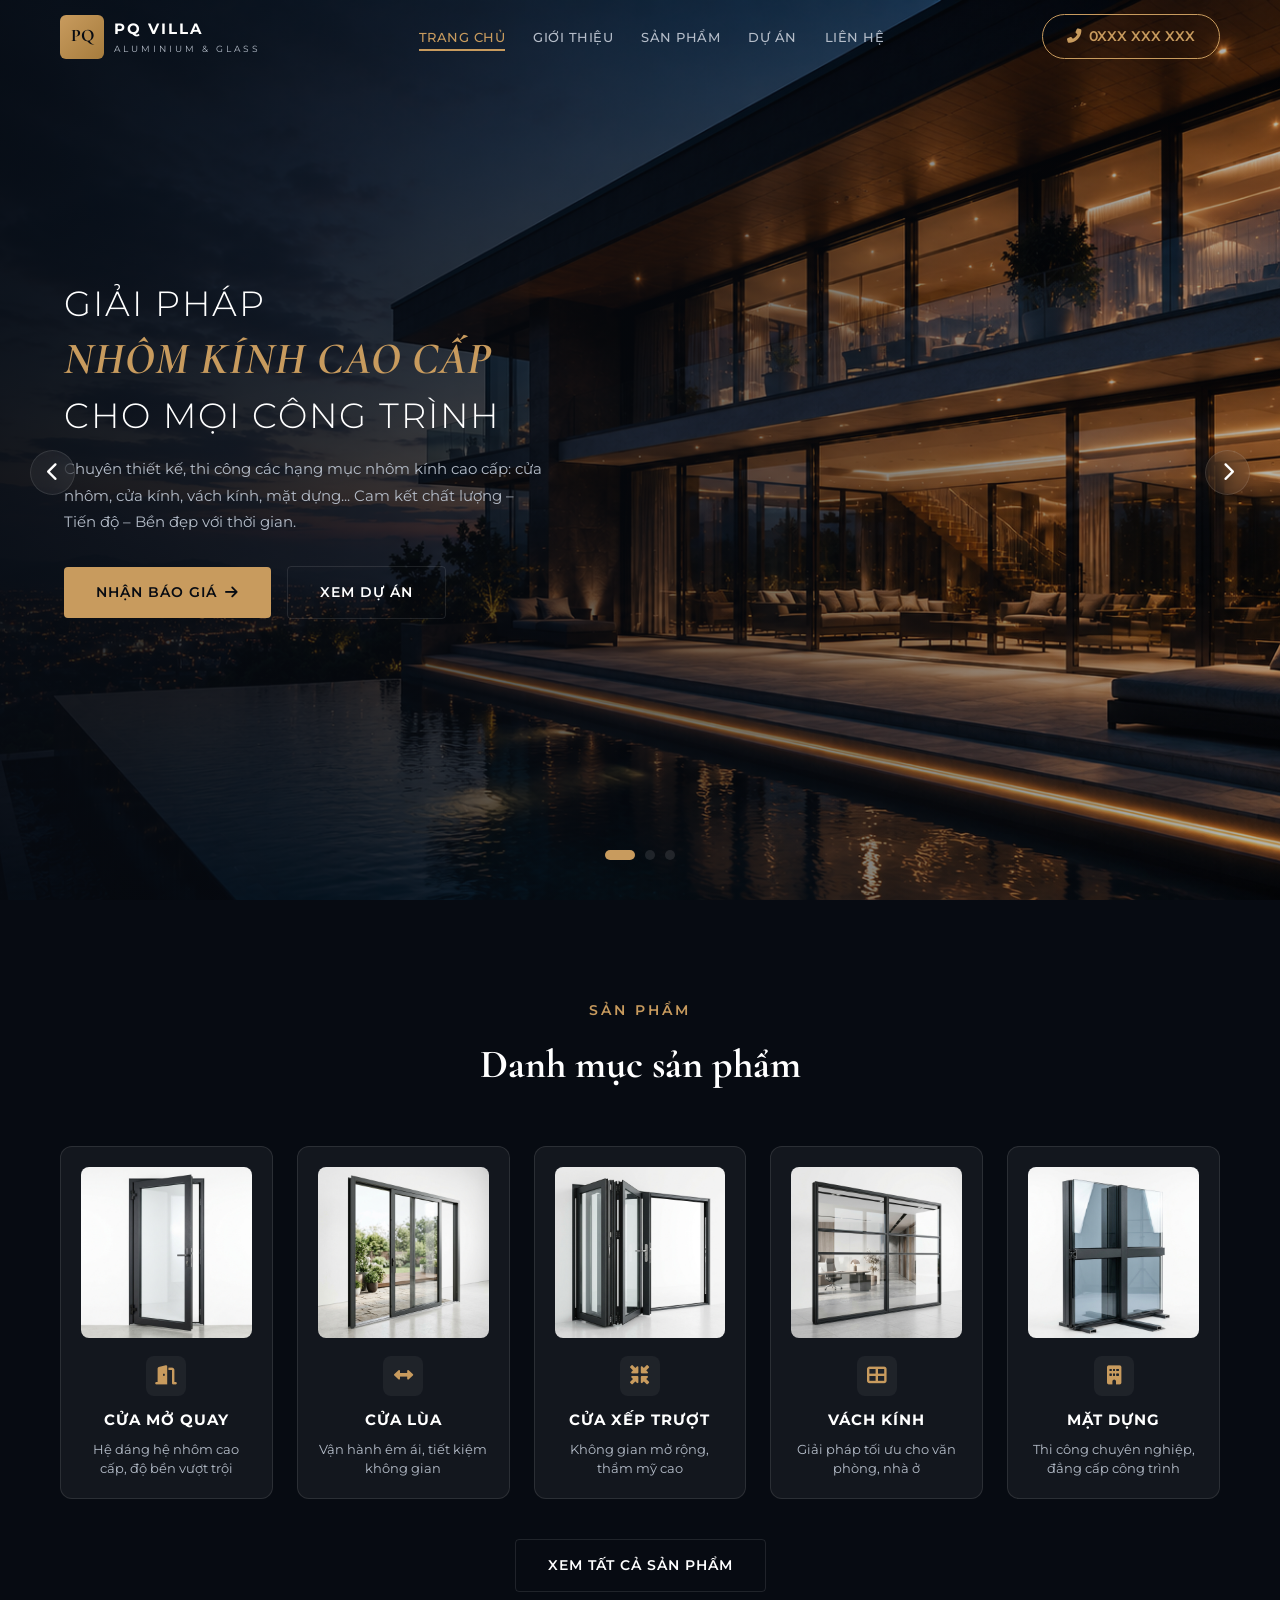
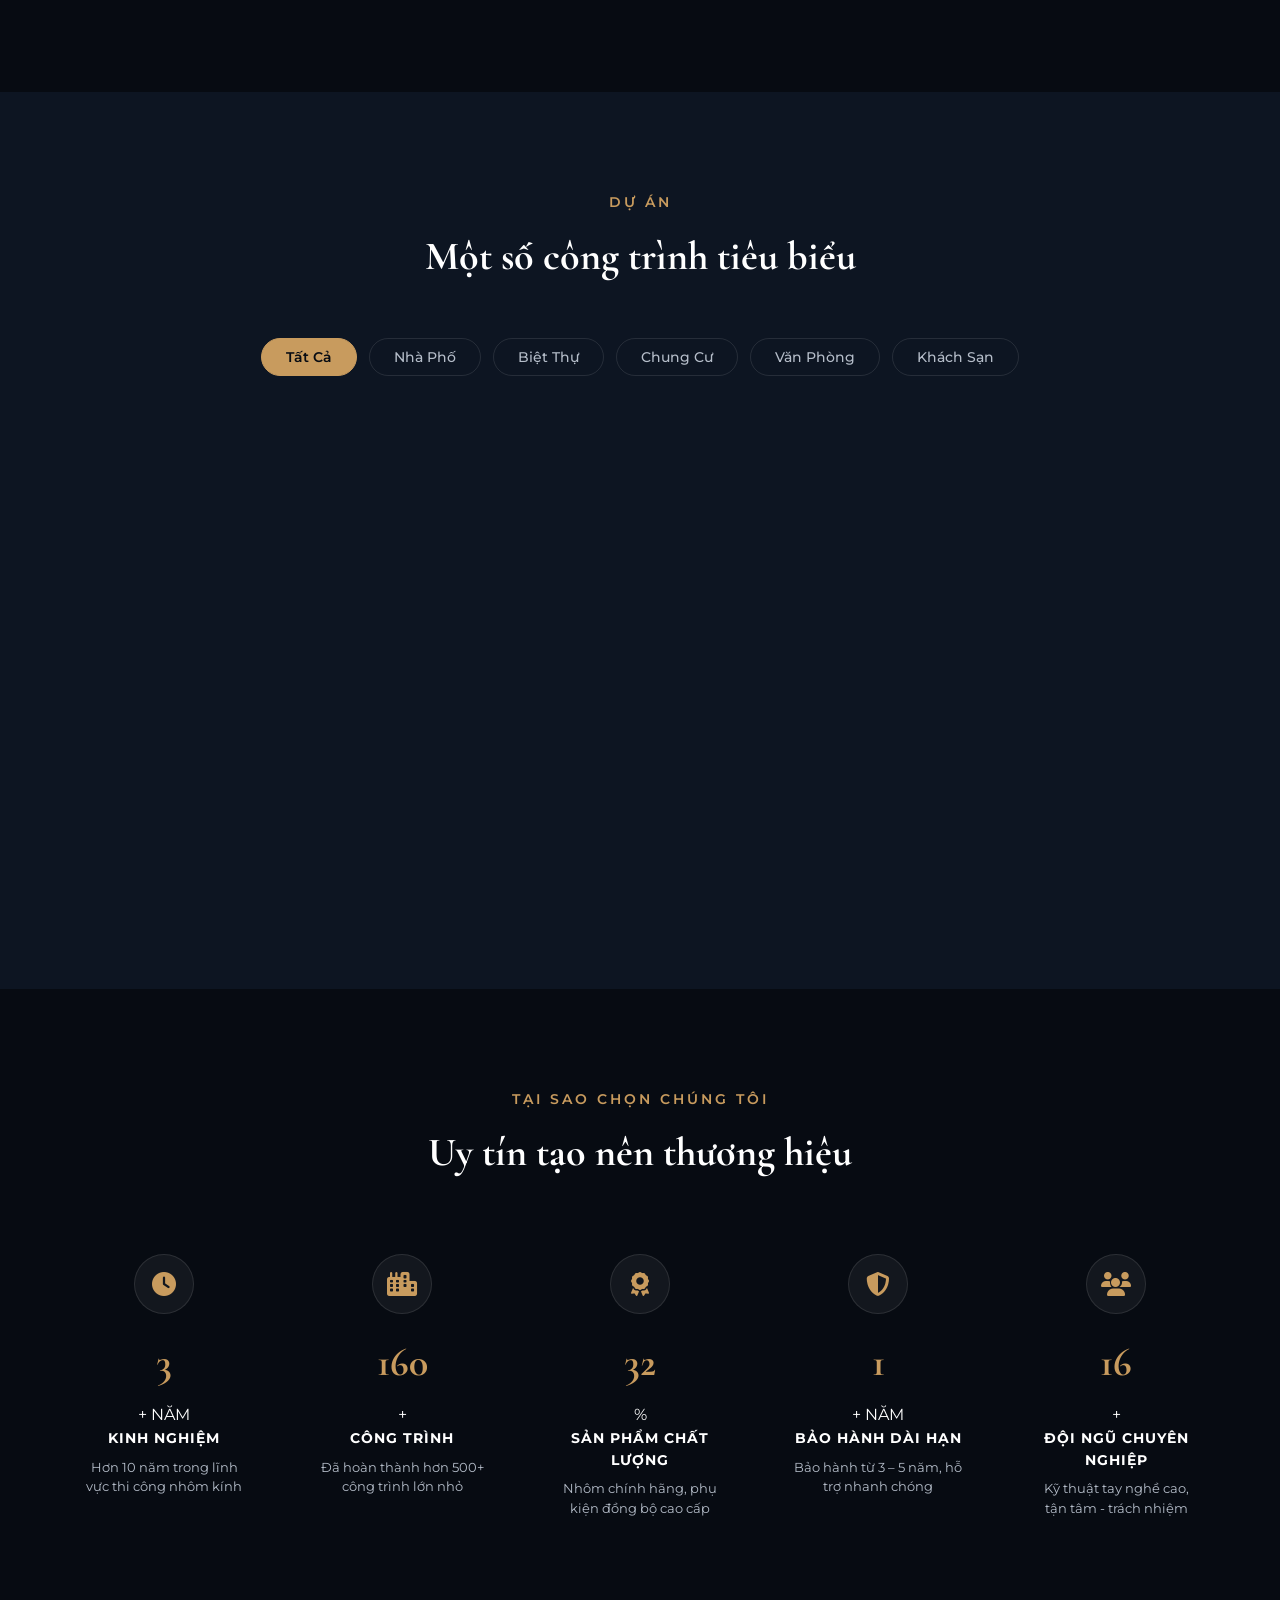
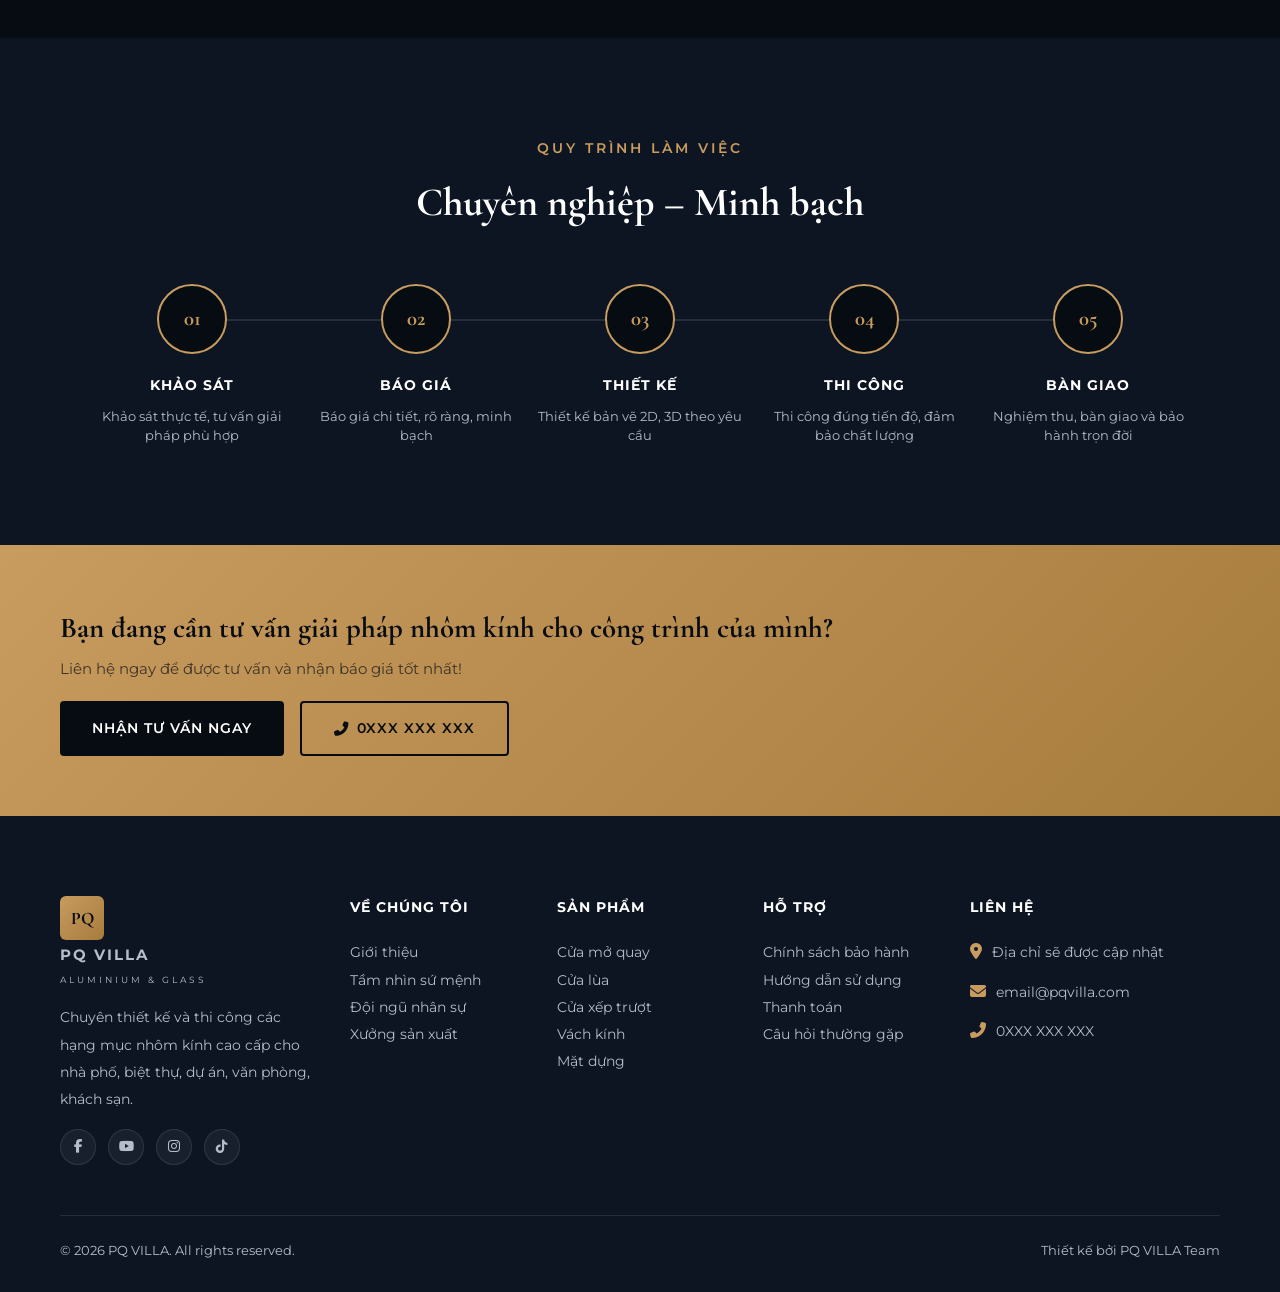
==== commit fc209c03: "Add project management, fix dropdown colors, dynamic projects loading" ====
--- a/index.html
+++ b/index.html
@@ -129,64 +129,36 @@
         <button class="filter-btn" data-filter="van-phong">Văn Phòng</button>
         <button class="filter-btn" data-filter="khach-san">Khách Sạn</button>
       </div>
-      <div class="projects-grid">
-        <div class="project-card fade-up delay-1" data-category="biet-thu">
-          <img src="https://images.unsplash.com/photo-1613490493576-7fde63acd811?w=600&h=450&fit=crop"
-            alt="Biệt thự Vinhomes Riverside" loading="lazy">
-          <div class="project-overlay">
-            <h4>Biệt thự Vinhomes Riverside</h4><span>Hà Nội</span>
-          </div>
-        </div>
-        <div class="project-card fade-up delay-2" data-category="nha-pho">
-          <img src="https://images.unsplash.com/photo-1600596542815-ffad4c1539a9?w=600&h=450&fit=crop"
-            alt="Nhà phố 5x20 - Quảng Bình" loading="lazy">
-          <div class="project-overlay">
-            <h4>Nhà phố 5x20 - Quảng Bình</h4><span>Quảng Bình</span>
-          </div>
-        </div>
-        <div class="project-card fade-up delay-3" data-category="van-phong">
-          <img src="https://images.unsplash.com/photo-1486406146926-c627a92ad1ab?w=600&h=450&fit=crop"
-            alt="Tòa nhà văn phòng - Đà Nẵng" loading="lazy">
-          <div class="project-overlay">
-            <h4>Tòa nhà văn phòng - Đà Nẵng</h4><span>Đà Nẵng</span>
-          </div>
-        </div>
-        <div class="project-card fade-up delay-4" data-category="khach-san">
-          <img src="https://images.unsplash.com/photo-1582719478250-c89cae4dc85b?w=600&h=450&fit=crop"
-            alt="Khách sạn The Sea" loading="lazy">
-          <div class="project-overlay">
-            <h4>Khách sạn The Sea</h4><span>Nha Trang</span>
-          </div>
-        </div>
-        <div class="project-card fade-up delay-1" data-category="biet-thu">
-          <img src="https://images.unsplash.com/photo-1600585154340-be6161a56a0c?w=600&h=450&fit=crop"
-            alt="Villa FLC - Sầm Sơn" loading="lazy">
-          <div class="project-overlay">
-            <h4>Villa FLC - Sầm Sơn</h4><span>Thanh Hóa</span>
-          </div>
-        </div>
-        <div class="project-card fade-up delay-2" data-category="chung-cu">
-          <img src="https://images.unsplash.com/photo-1545324418-cc1a3fa10c00?w=600&h=450&fit=crop"
-            alt="Chung cư The Emerald" loading="lazy">
-          <div class="project-overlay">
-            <h4>Chung cư The Emerald</h4><span>Hà Nội</span>
-          </div>
-        </div>
-        <div class="project-card fade-up delay-3" data-category="nha-pho">
-          <img src="https://images.unsplash.com/photo-1600607687939-ce8a6c25118c?w=600&h=450&fit=crop"
-            alt="Nhà phố hiện đại - Đồng Hới" loading="lazy">
-          <div class="project-overlay">
-            <h4>Nhà phố hiện đại - Đồng Hới</h4><span>Quảng Bình</span>
-          </div>
-        </div>
-        <div class="project-card fade-up delay-4" data-category="van-phong">
-          <img src="https://images.unsplash.com/photo-1577495508048-b635879837f1?w=600&h=450&fit=crop"
-            alt="Showroom BMW Lê Văn Lương" loading="lazy">
-          <div class="project-overlay">
-            <h4>Showroom BMW Lê Văn Lương</h4><span>Hà Nội</span>
-          </div>
-        </div>
-      </div>
+      <div class="projects-grid" id="projectsGrid">
+        <div style="grid-column:1/-1;text-align:center;padding:40px;color:var(--text-secondary);">
+          <i class="fas fa-spinner fa-spin" style="font-size:2rem;color:var(--accent);display:block;margin-bottom:16px;"></i>
+          Đang tải dự án...
+        </div>
+      </div>
+      <script>
+        fetch('projects-data.json')
+          .then(r => r.json())
+          .then(data => {
+            const grid = document.getElementById('projectsGrid');
+            if (!data.projects || data.projects.length === 0) {
+              grid.innerHTML = '<p style="grid-column:1/-1;text-align:center;color:var(--text-secondary);padding:40px;">Chưa có dự án nào.</p>';
+              return;
+            }
+            grid.innerHTML = data.projects.map((p, i) => `
+              <div class="project-card fade-up delay-${(i % 4) + 1}" data-category="${p.category}">
+                <img src="${p.image}" alt="${p.name}" loading="lazy">
+                <div class="project-overlay">
+                  <h4>${p.name}</h4><span>${p.location}</span>
+                </div>
+              </div>
+            `).join('');
+            // Re-init filter buttons
+            if (typeof initFilters === 'function') initFilters();
+          })
+          .catch(() => {
+            document.getElementById('projectsGrid').innerHTML = '<p style="grid-column:1/-1;text-align:center;color:var(--text-secondary);padding:40px;">Không tải được dự án.</p>';
+          });
+      </script>
     </div>
   </section>
 
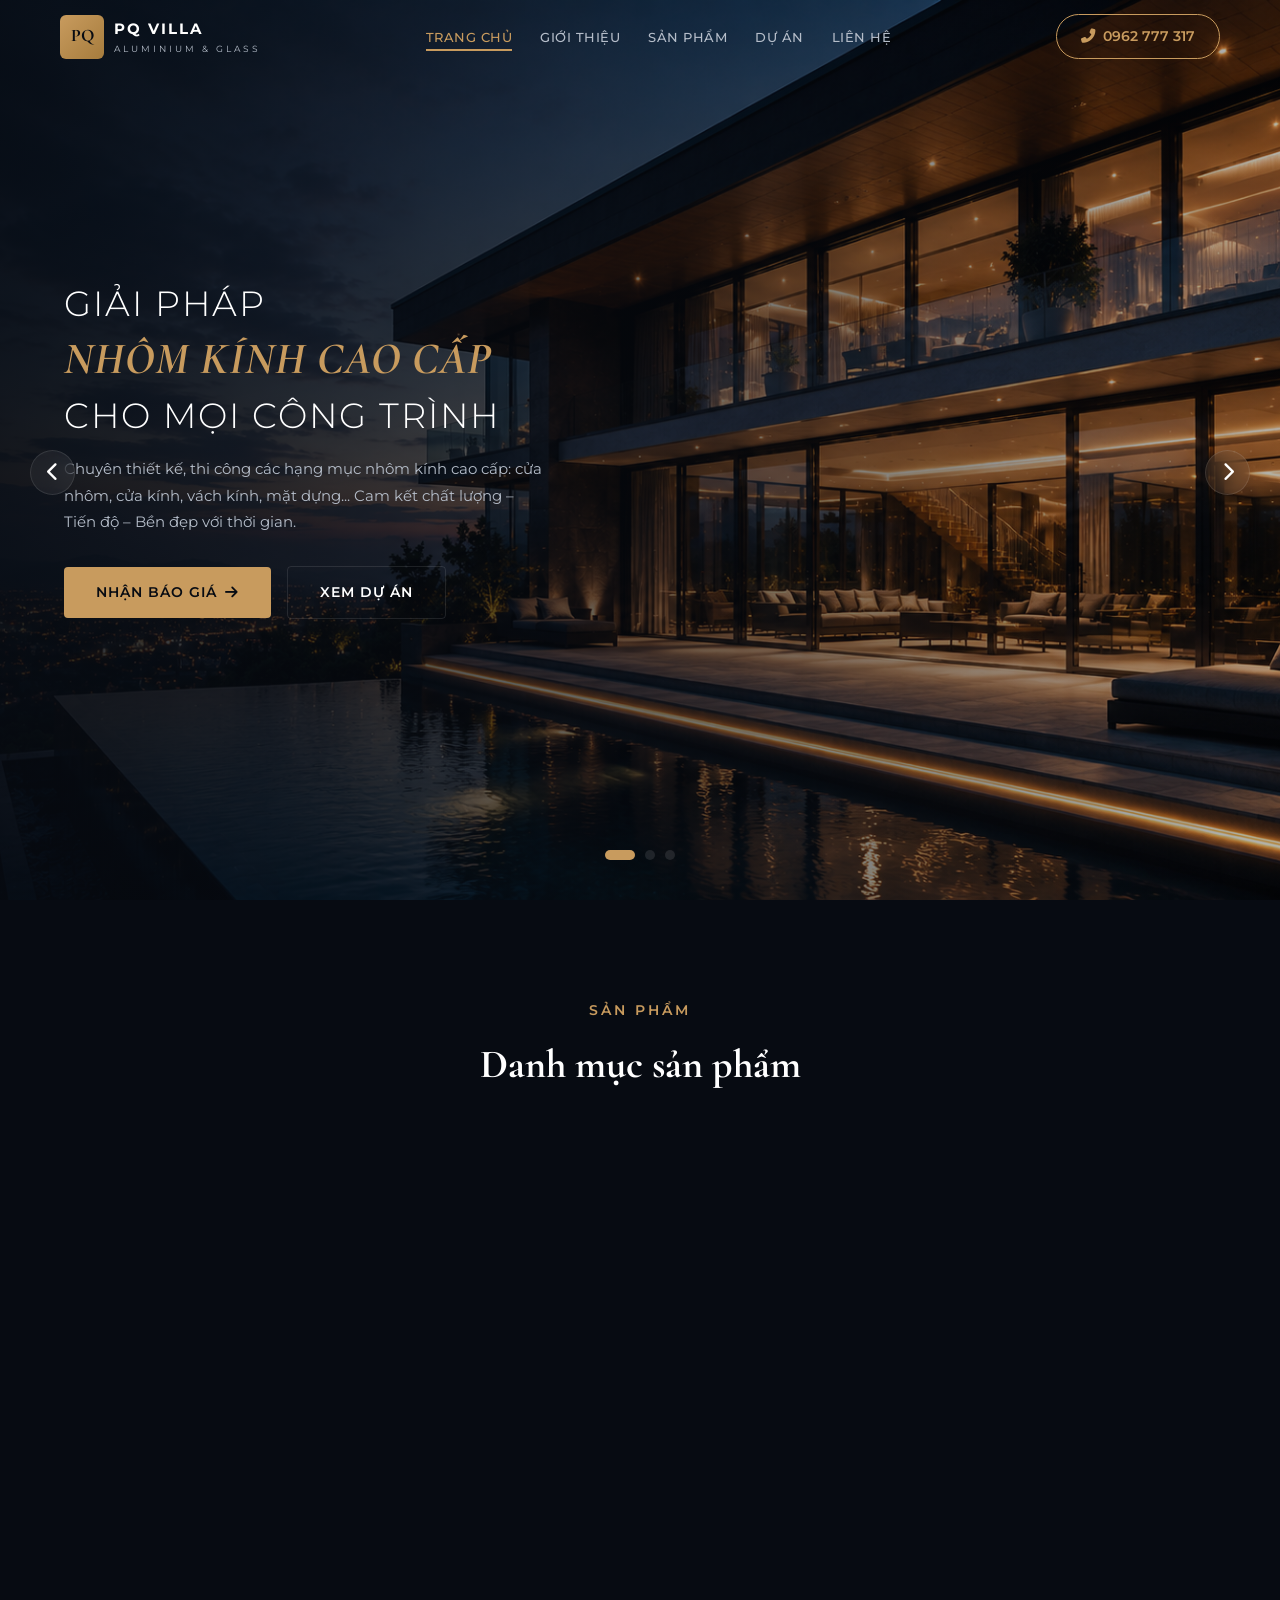
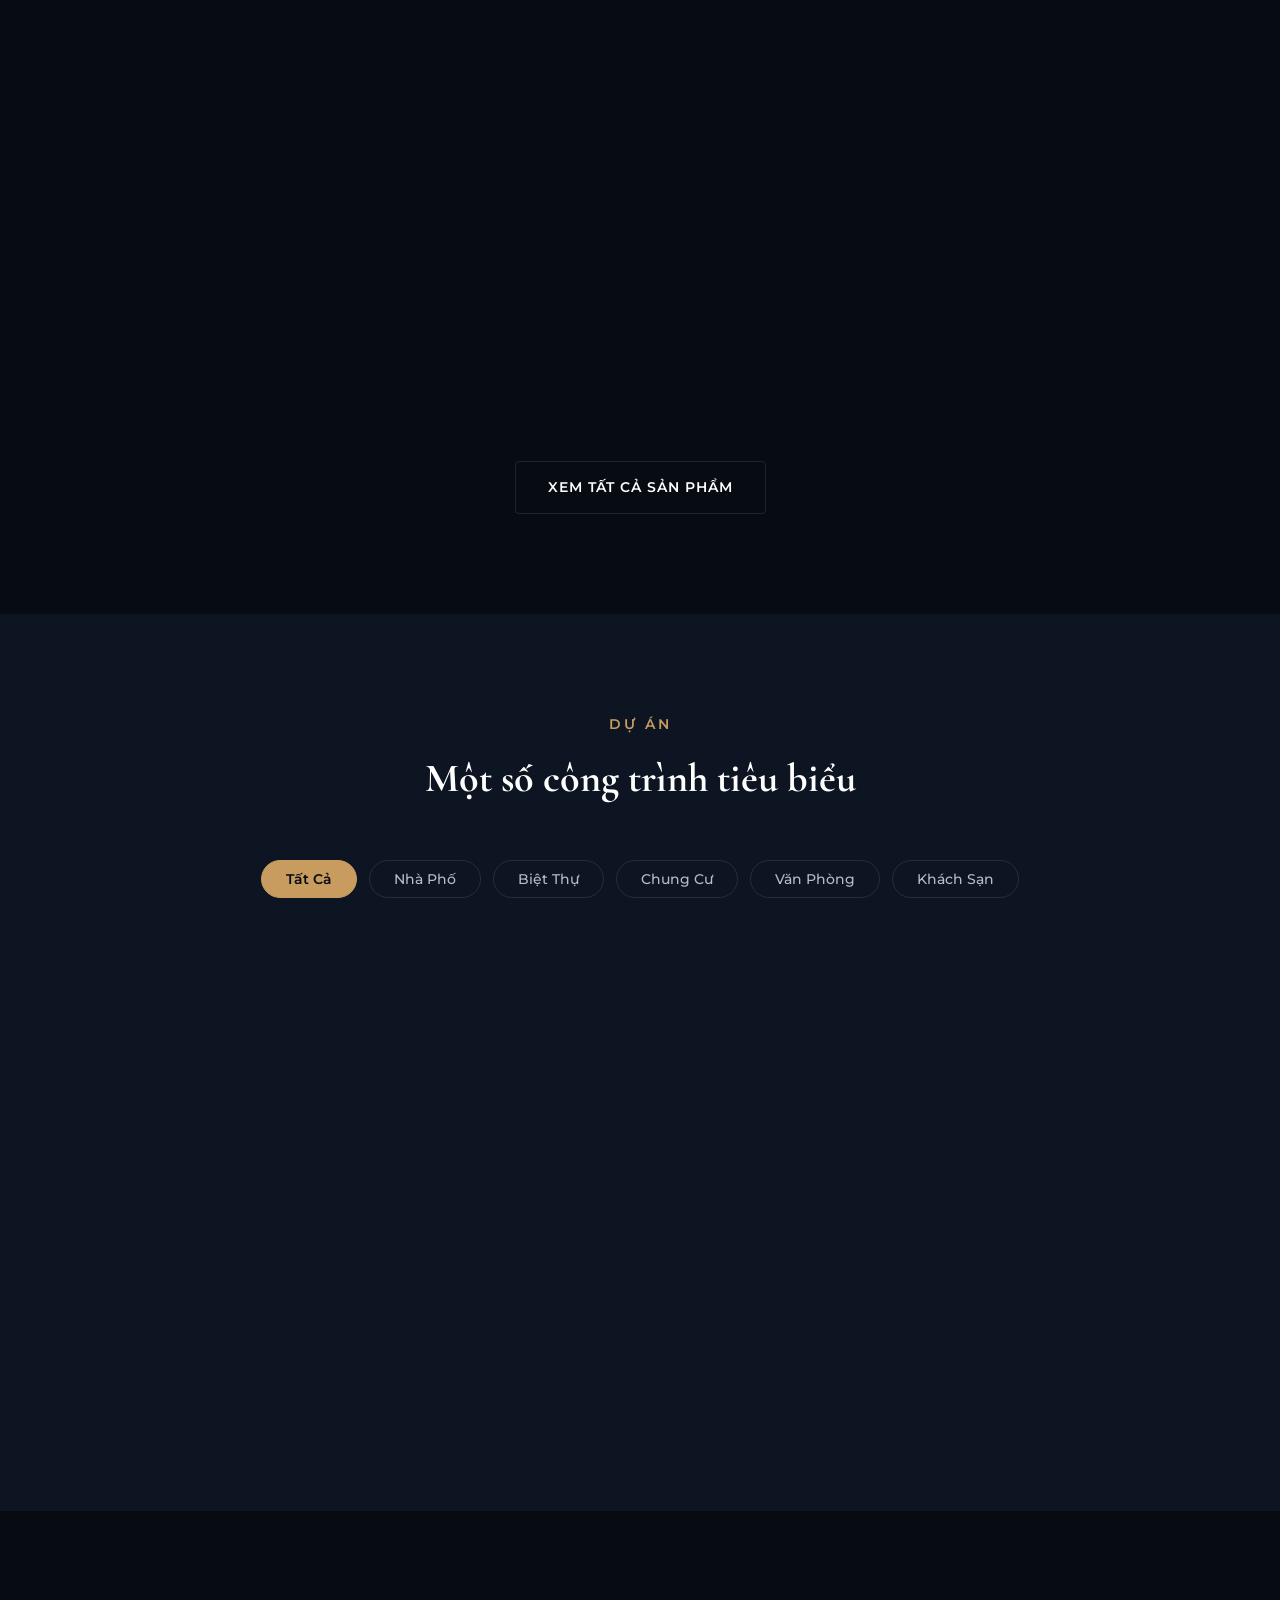
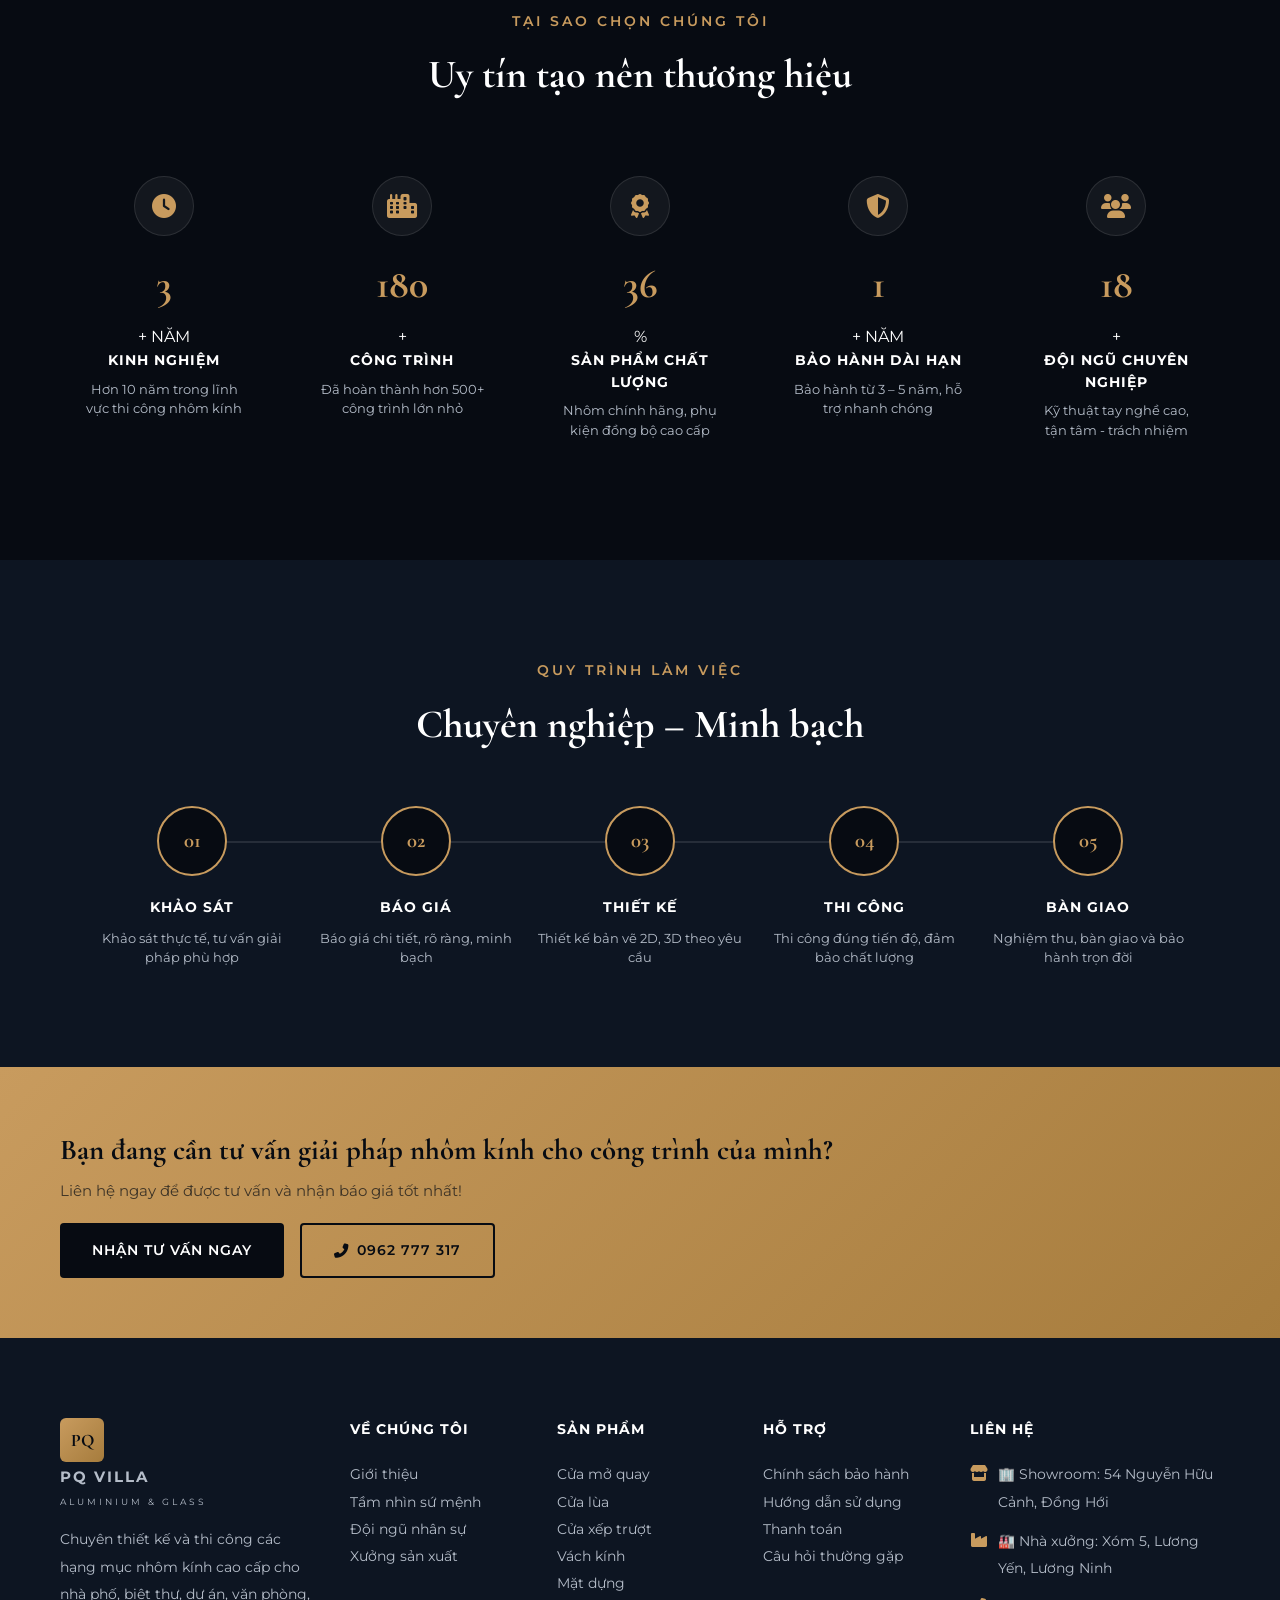
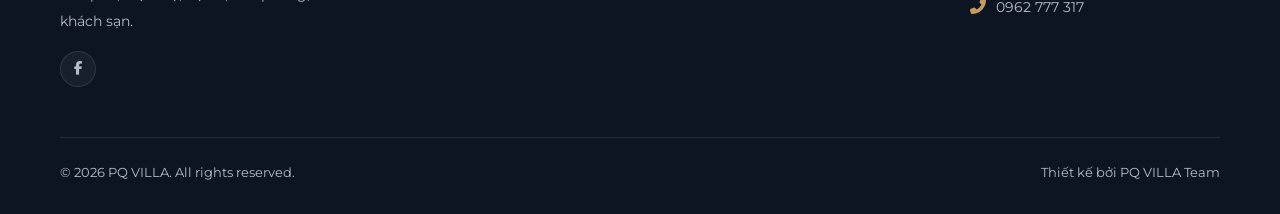
==== commit 87e76875: "Update contact info, dynamic products/projects, Google Maps links" ====
--- a/index.html
+++ b/index.html
@@ -28,7 +28,7 @@
         <li><a href="#projects">Dự Án</a></li>
         <li><a href="#contact">Liên Hệ</a></li>
       </ul>
-      <a href="tel:0000000000" class="nav-phone"><i class="fas fa-phone-alt"></i> 0XXX XXX XXX</a>
+      <a href="tel:0000000000" class="nav-phone"><i class="fas fa-phone-alt"></i> 0962 777 317</a>
       <div class="hamburger" id="hamburger" aria-label="Menu">
         <span></span><span></span><span></span>
       </div>
@@ -43,7 +43,7 @@
     <a href="#products">Sản Phẩm</a>
     <a href="#projects">Dự Án</a>
     <a href="#contact">Liên Hệ</a>
-    <a href="tel:0000000000" class="nav-phone"><i class="fas fa-phone-alt"></i> 0XXX XXX XXX</a>
+    <a href="tel:0000000000" class="nav-phone"><i class="fas fa-phone-alt"></i> 0962 777 317</a>
   </div>
 
   <!-- ============ HERO SECTION ============ -->
@@ -79,39 +79,30 @@
     <div class="container">
       <div class="section-label fade-up">SẢN PHẨM</div>
       <h2 class="section-title fade-up">Danh mục sản phẩm</h2>
-      <div class="products-grid">
-        <div class="product-card fade-up delay-1">
-          <div class="product-img"><img src="images/products/cua-mo-quay.png" alt="Cửa mở quay" loading="lazy"></div>
-          <div class="product-icon"><i class="fas fa-door-open"></i></div>
-          <h3>Cửa Mở Quay</h3>
-          <p>Hệ dáng hệ nhôm cao cấp, độ bền vượt trội</p>
-        </div>
-        <div class="product-card fade-up delay-2">
-          <div class="product-img"><img src="images/products/cua-lua.png" alt="Cửa lùa" loading="lazy"></div>
-          <div class="product-icon"><i class="fas fa-arrows-alt-h"></i></div>
-          <h3>Cửa Lùa</h3>
-          <p>Vận hành êm ái, tiết kiệm không gian</p>
-        </div>
-        <div class="product-card fade-up delay-3">
-          <div class="product-img"><img src="images/products/cua-xep-truot.png" alt="Cửa xếp trượt" loading="lazy">
-          </div>
-          <div class="product-icon"><i class="fas fa-compress-arrows-alt"></i></div>
-          <h3>Cửa Xếp Trượt</h3>
-          <p>Không gian mở rộng, thẩm mỹ cao</p>
-        </div>
-        <div class="product-card fade-up delay-4">
-          <div class="product-img"><img src="images/products/vach-kinh.png" alt="Vách kính" loading="lazy"></div>
-          <div class="product-icon"><i class="fas fa-th-large"></i></div>
-          <h3>Vách Kính</h3>
-          <p>Giải pháp tối ưu cho văn phòng, nhà ở</p>
-        </div>
-        <div class="product-card fade-up delay-4">
-          <div class="product-img"><img src="images/products/mat-dung.png" alt="Mặt dựng" loading="lazy"></div>
-          <div class="product-icon"><i class="fas fa-building"></i></div>
-          <h3>Mặt Dựng</h3>
-          <p>Thi công chuyên nghiệp, đẳng cấp công trình</p>
-        </div>
-      </div>
+      <div class="products-grid" id="homeProductsGrid">
+        <div style="grid-column:1/-1;text-align:center;padding:40px;color:var(--text-secondary);">
+          <i class="fas fa-spinner fa-spin"
+            style="font-size:2rem;color:var(--accent);display:block;margin-bottom:16px;"></i>
+          Đang tải sản phẩm...
+        </div>
+      </div>
+      <script>
+        fetch('products-data.json')
+          .then(r => r.json())
+          .then(data => {
+            const grid = document.getElementById('homeProductsGrid');
+            if (!data.products || data.products.length === 0) return;
+            const latest = data.products.slice(-6).reverse();
+            grid.innerHTML = latest.map((p, i) => `
+              <div class="product-card fade-up delay-${(i % 4) + 1}">
+                <div class="product-img"><img src="${p.image}" alt="${p.name}" loading="lazy"></div>
+                <div class="product-icon"><i class="fas fa-cube"></i></div>
+                <h3>${p.name}</h3>
+                <p>${p.description}</p>
+              </div>
+            `).join('');
+          });
+      </script>
       <a href="products.html" class="btn-outline">XEM TẤT CẢ SẢN PHẨM</a>
     </div>
   </section>
@@ -131,7 +122,8 @@
       </div>
       <div class="projects-grid" id="projectsGrid">
         <div style="grid-column:1/-1;text-align:center;padding:40px;color:var(--text-secondary);">
-          <i class="fas fa-spinner fa-spin" style="font-size:2rem;color:var(--accent);display:block;margin-bottom:16px;"></i>
+          <i class="fas fa-spinner fa-spin"
+            style="font-size:2rem;color:var(--accent);display:block;margin-bottom:16px;"></i>
           Đang tải dự án...
         </div>
       </div>
@@ -253,7 +245,7 @@
       </div>
       <div class="cta-buttons">
         <a href="#" class="btn-dark" onclick="openModal(); return false;">NHẬN TƯ VẤN NGAY</a>
-        <a href="tel:0000000000" class="btn-dark-outline"><i class="fas fa-phone-alt"></i> 0XXX XXX XXX</a>
+        <a href="tel:0000000000" class="btn-dark-outline"><i class="fas fa-phone-alt"></i> 0962 777 317</a>
       </div>
     </div>
   </section>
@@ -270,10 +262,8 @@
           <p>Chuyên thiết kế và thi công các hạng mục nhôm kính cao cấp cho nhà phố, biệt thự, dự án, văn phòng, khách
             sạn.</p>
           <div class="footer-social">
-            <a href="#" aria-label="Facebook"><i class="fab fa-facebook-f"></i></a>
-            <a href="#" aria-label="YouTube"><i class="fab fa-youtube"></i></a>
-            <a href="#" aria-label="Instagram"><i class="fab fa-instagram"></i></a>
-            <a href="#" aria-label="TikTok"><i class="fab fa-tiktok"></i></a>
+            <a href="https://www.facebook.com/nhomkinhkienminhphuquang" target="_blank" aria-label="Facebook"><i
+                class="fab fa-facebook-f"></i></a>
           </div>
         </div>
         <div class="footer-col">
@@ -301,16 +291,20 @@
         <div class="footer-col">
           <h4>Liên Hệ</h4>
           <div class="footer-contact-item">
-            <i class="fas fa-map-marker-alt"></i>
-            <p>Địa chỉ sẽ được cập nhật</p>
+            <i class="fas fa-store"></i>
+            <p><a
+                href="https://www.google.com/maps/place/54+Nguy%E1%BB%85n+H%E1%BB%AFu+C%E1%BA%A3nh,+%C4%90%E1%BB%93ng+H%E1%BB%9Bi,+Qu%E1%BA%A3ng+Tr%E1%BB%8B,+Vi%E1%BB%87t+Nam/@17.4624587,106.6162032,17z"
+                target="_blank" style="color:var(--text-secondary)">🏢 Showroom: 54 Nguyễn Hữu Cảnh, Đồng Hới</a></p>
           </div>
           <div class="footer-contact-item">
-            <i class="fas fa-envelope"></i>
-            <p>email@pqvilla.com</p>
+            <i class="fas fa-industry"></i>
+            <p><a
+                href="https://www.google.com/maps/place/L%C6%B0%C6%A1ng+Y%C3%AAn,+L%C6%B0%C6%A1ng+Ninh,+%C4%90%E1%BB%93ng+H%E1%BB%9Bi,+Qu%E1%BA%A3ng+Tr%E1%BB%8B,+Vi%E1%BB%87t+Nam/@17.4257684,106.6293095,15z/data=!3m1!4b1!4m6!3m5!1s0x314753fcbf80cedd:0xf1f48834ede9cae4!8m2!3d17.4251165!4d106.6387092!16s%2Fg%2F1tggq_qh?entry=ttu&g_ep=EgoyMDI2MDUxMy4wIKXMDSoASAFQAw%3D%3D">🏭
+                Nhà xưởng: Xóm 5, Lương Yến, Lương Ninh</a></p>
           </div>
           <div class="footer-contact-item">
             <i class="fas fa-phone-alt"></i>
-            <p>0XXX XXX XXX</p>
+            <p><a href="tel:0962777317" style="color:var(--text-secondary)">0962 777 317</a></p>
           </div>
         </div>
       </div>
@@ -328,8 +322,8 @@
       <div class="modal-icon"><i class="fas fa-phone-alt"></i></div>
       <h3>Liên hệ tư vấn</h3>
       <p>Gọi ngay cho chúng tôi để được tư vấn miễn phí về giải pháp nhôm kính cao cấp!</p>
-      <div class="modal-phone">0XXX XXX XXX</div>
-      <a href="tel:0000000000" class="btn-gold modal-call-btn"><i class="fas fa-phone-alt"></i> GỌI NGAY</a>
+      <div class="modal-phone">0962 777 317</div>
+      <a href="tel:0962777317" class="btn-gold modal-call-btn"><i class="fas fa-phone-alt"></i> GỌI NGAY</a>
     </div>
   </div>
 
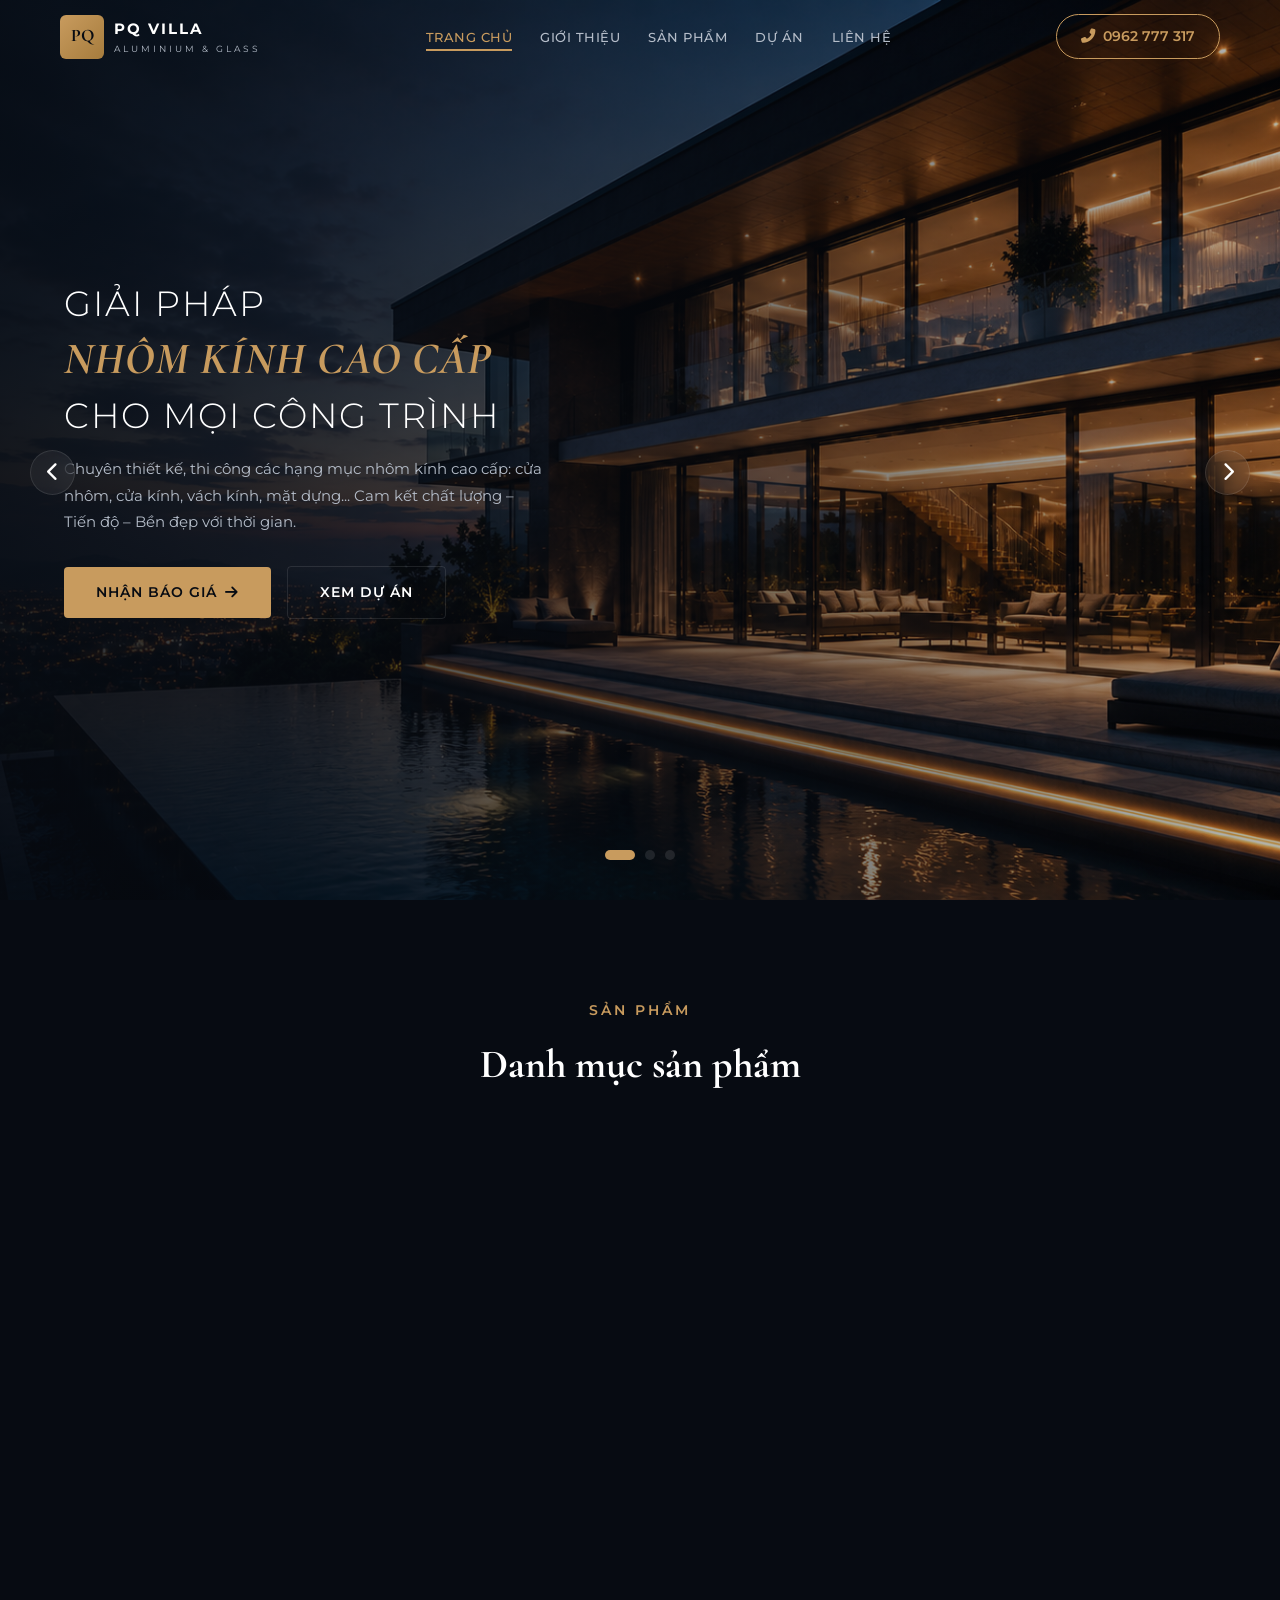
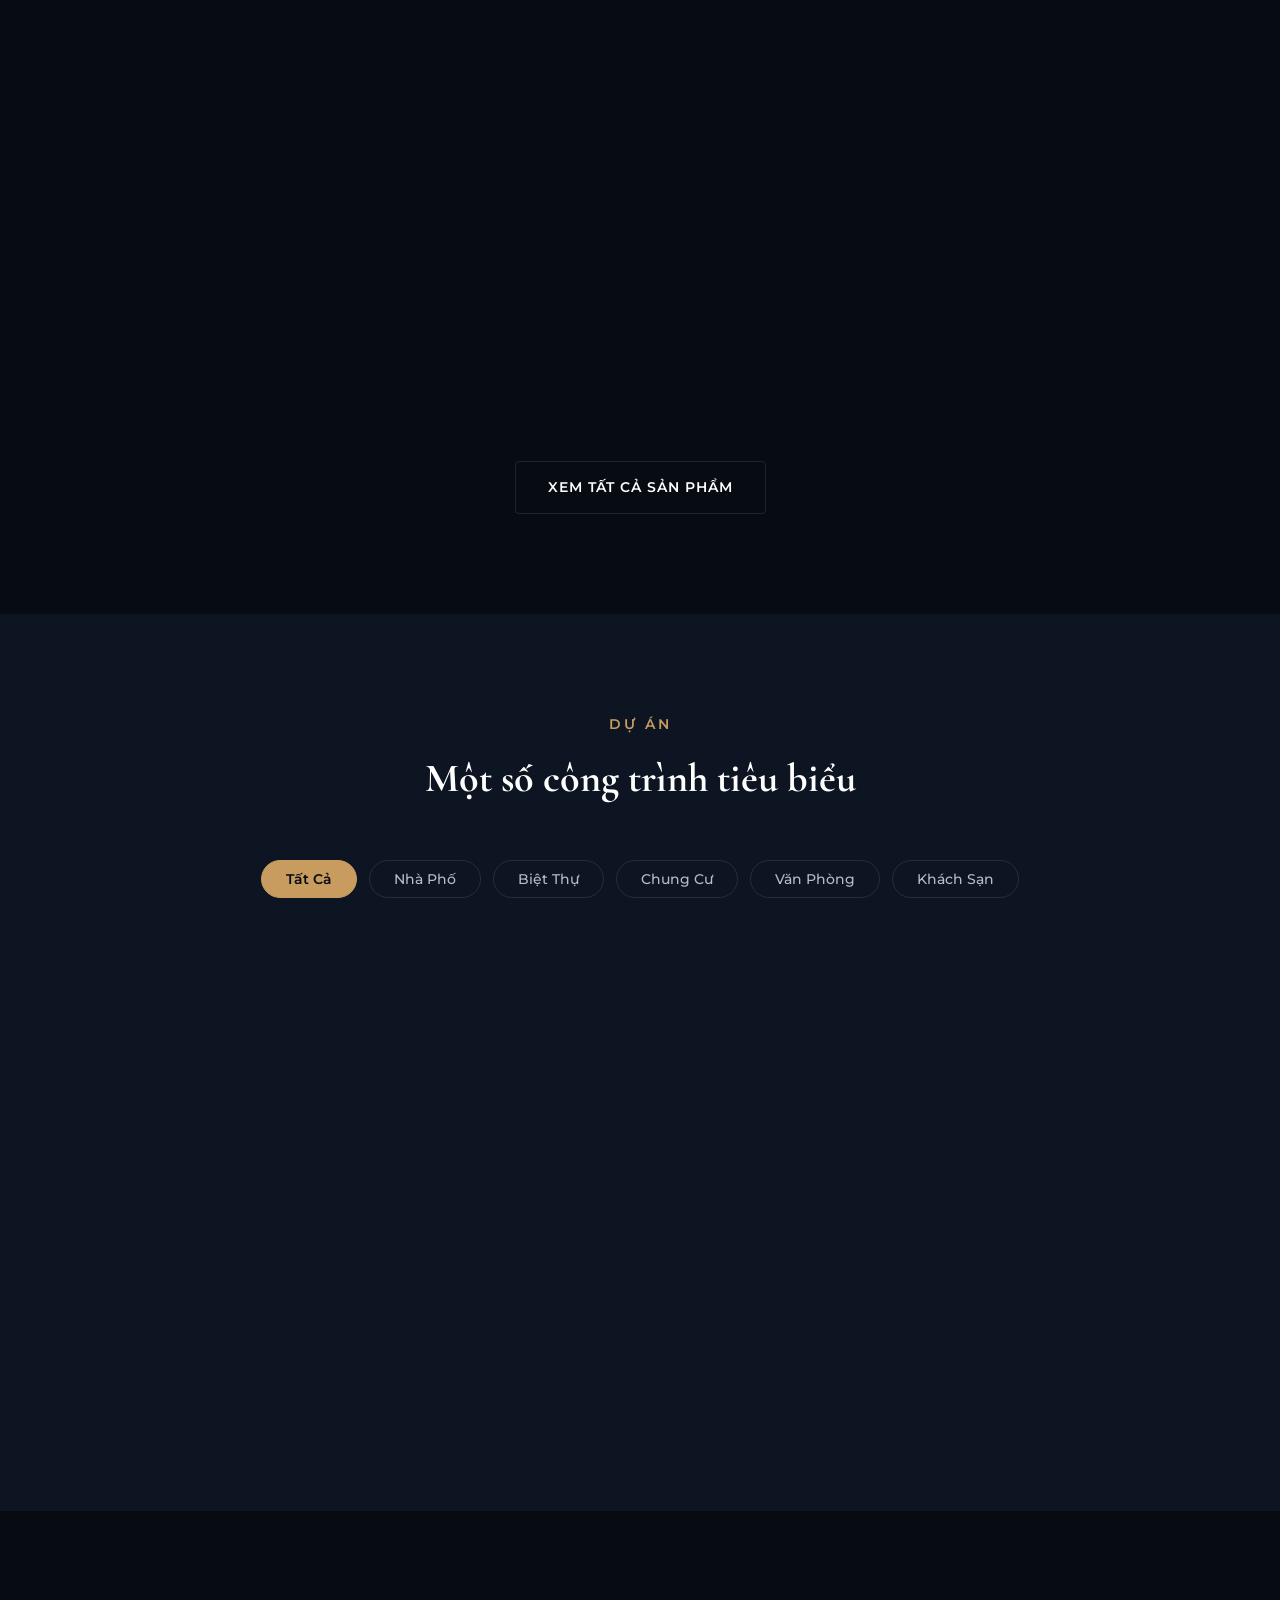
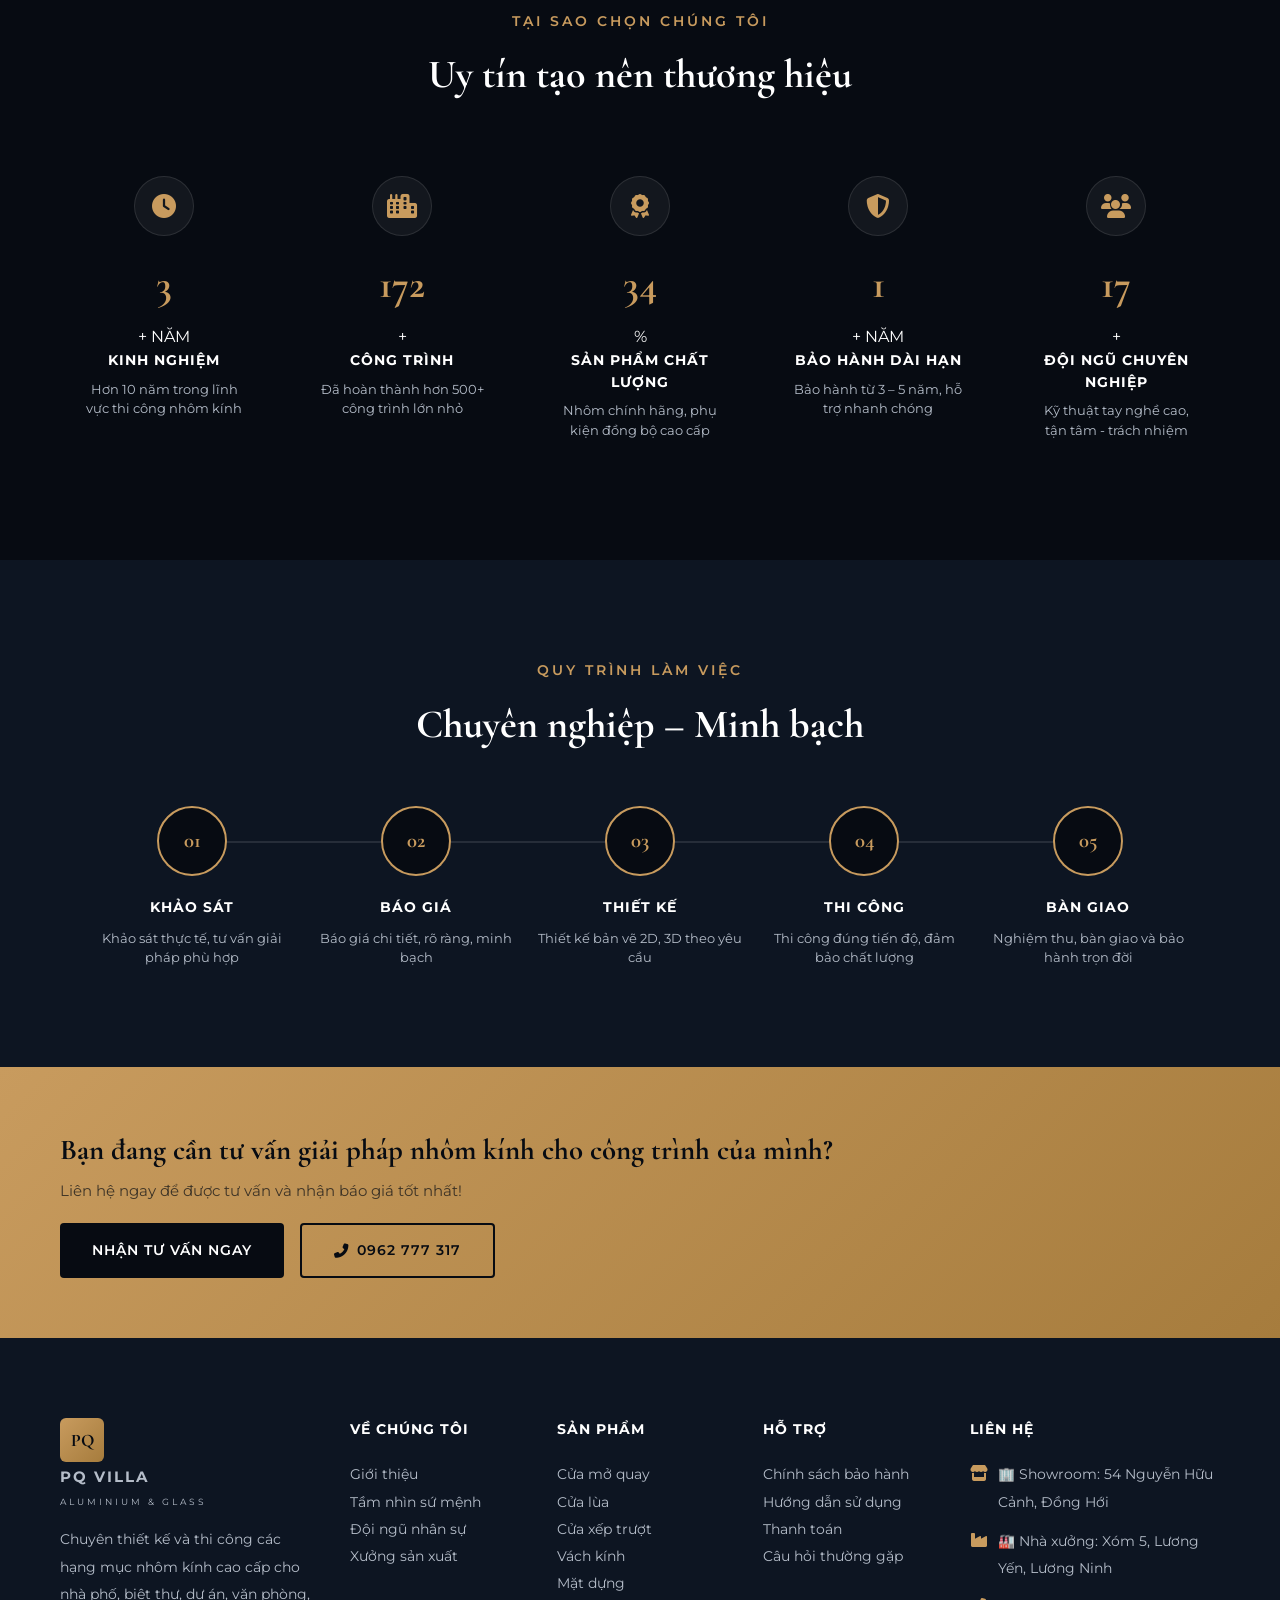
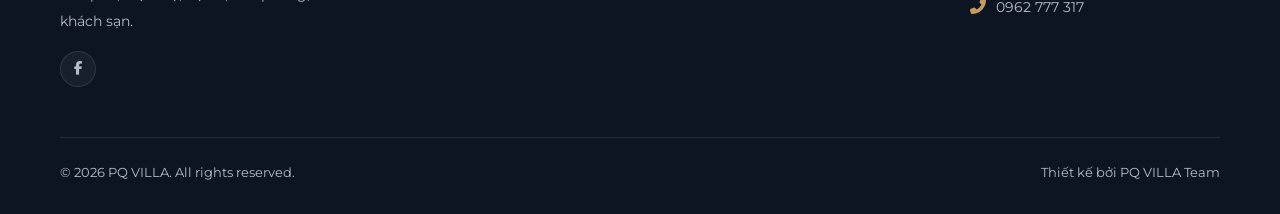
==== commit 18a2bbad: "Fix all phone links and tel hrefs" ====
--- a/index.html
+++ b/index.html
@@ -28,7 +28,7 @@
         <li><a href="#projects">Dự Án</a></li>
         <li><a href="#contact">Liên Hệ</a></li>
       </ul>
-      <a href="tel:0000000000" class="nav-phone"><i class="fas fa-phone-alt"></i> 0962 777 317</a>
+      <a href="tel:0962777317" class="nav-phone"><i class="fas fa-phone-alt"></i> 0962 777 317</a>
       <div class="hamburger" id="hamburger" aria-label="Menu">
         <span></span><span></span><span></span>
       </div>
@@ -43,7 +43,7 @@
     <a href="#products">Sản Phẩm</a>
     <a href="#projects">Dự Án</a>
     <a href="#contact">Liên Hệ</a>
-    <a href="tel:0000000000" class="nav-phone"><i class="fas fa-phone-alt"></i> 0962 777 317</a>
+    <a href="tel:0962777317" class="nav-phone"><i class="fas fa-phone-alt"></i> 0962 777 317</a>
   </div>
 
   <!-- ============ HERO SECTION ============ -->
@@ -245,7 +245,7 @@
       </div>
       <div class="cta-buttons">
         <a href="#" class="btn-dark" onclick="openModal(); return false;">NHẬN TƯ VẤN NGAY</a>
-        <a href="tel:0000000000" class="btn-dark-outline"><i class="fas fa-phone-alt"></i> 0962 777 317</a>
+        <a href="tel:0962777317" class="btn-dark-outline"><i class="fas fa-phone-alt"></i> 0962 777 317</a>
       </div>
     </div>
   </section>
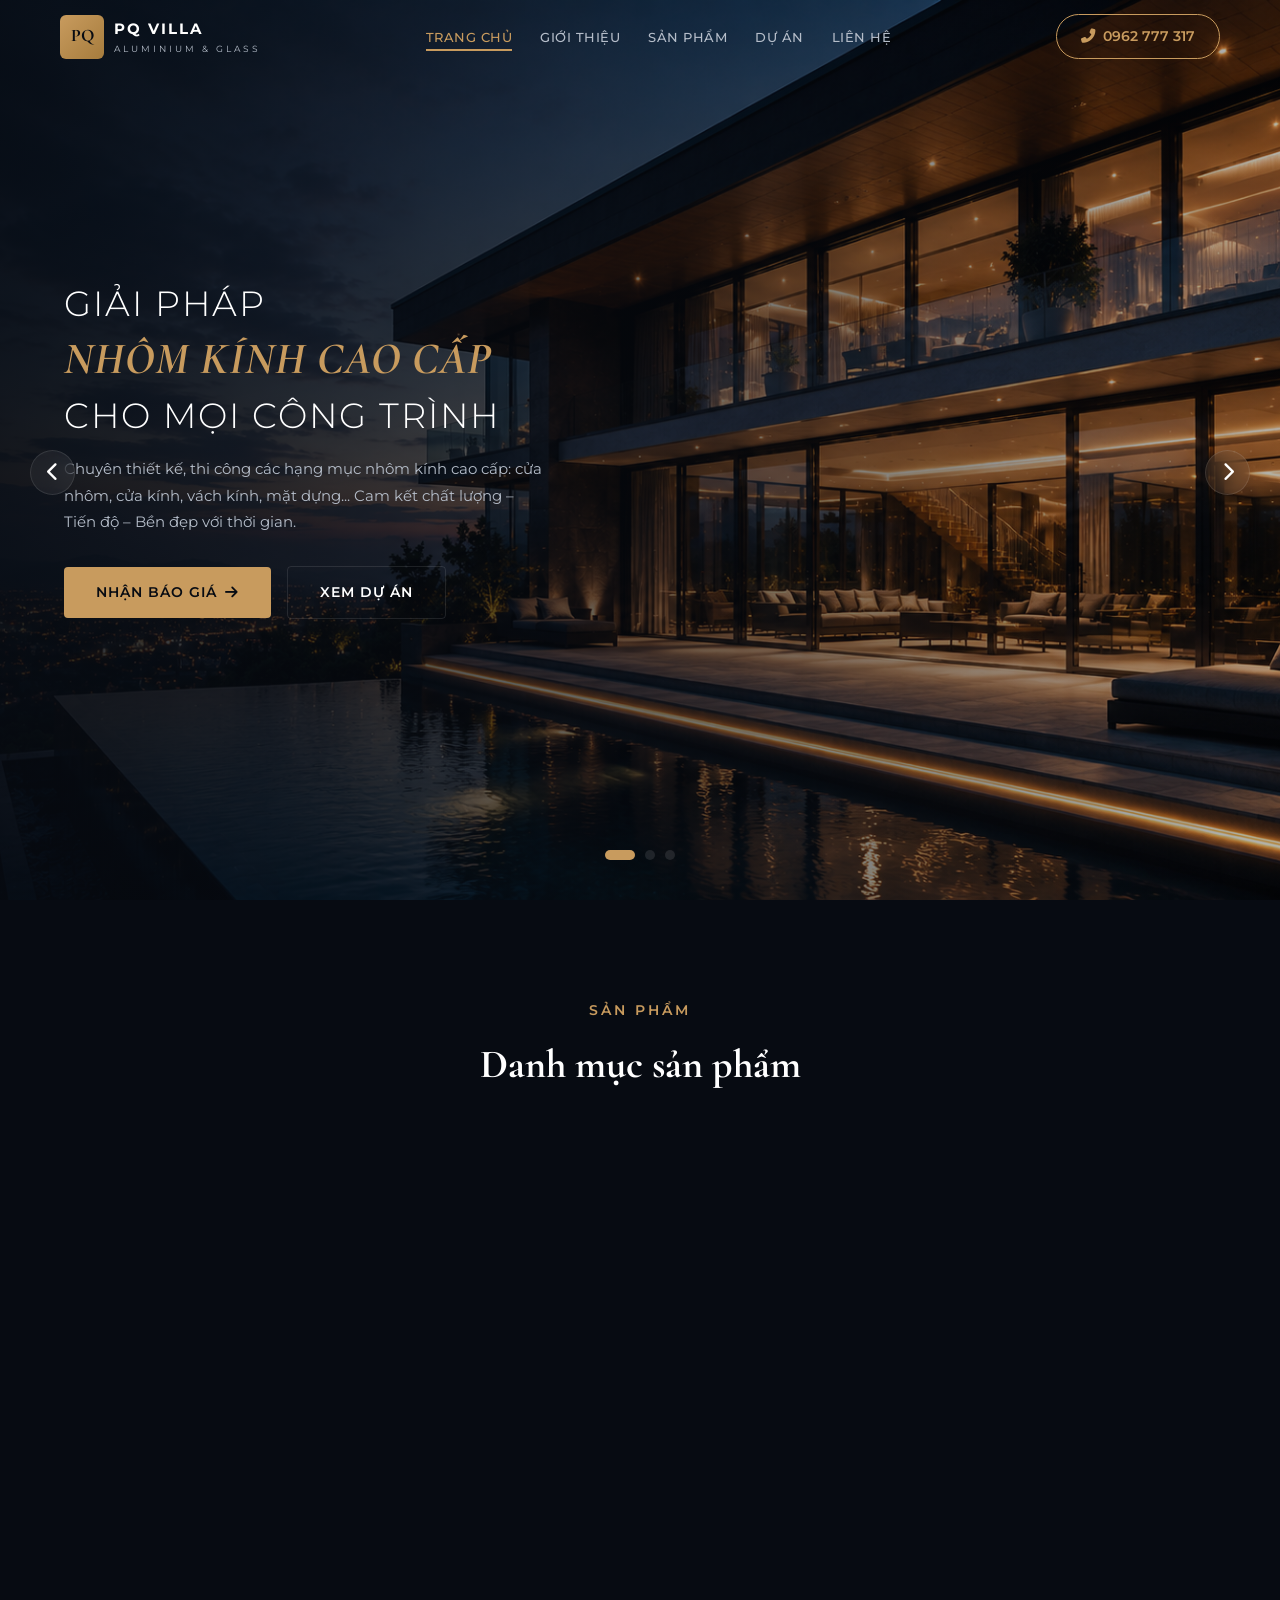
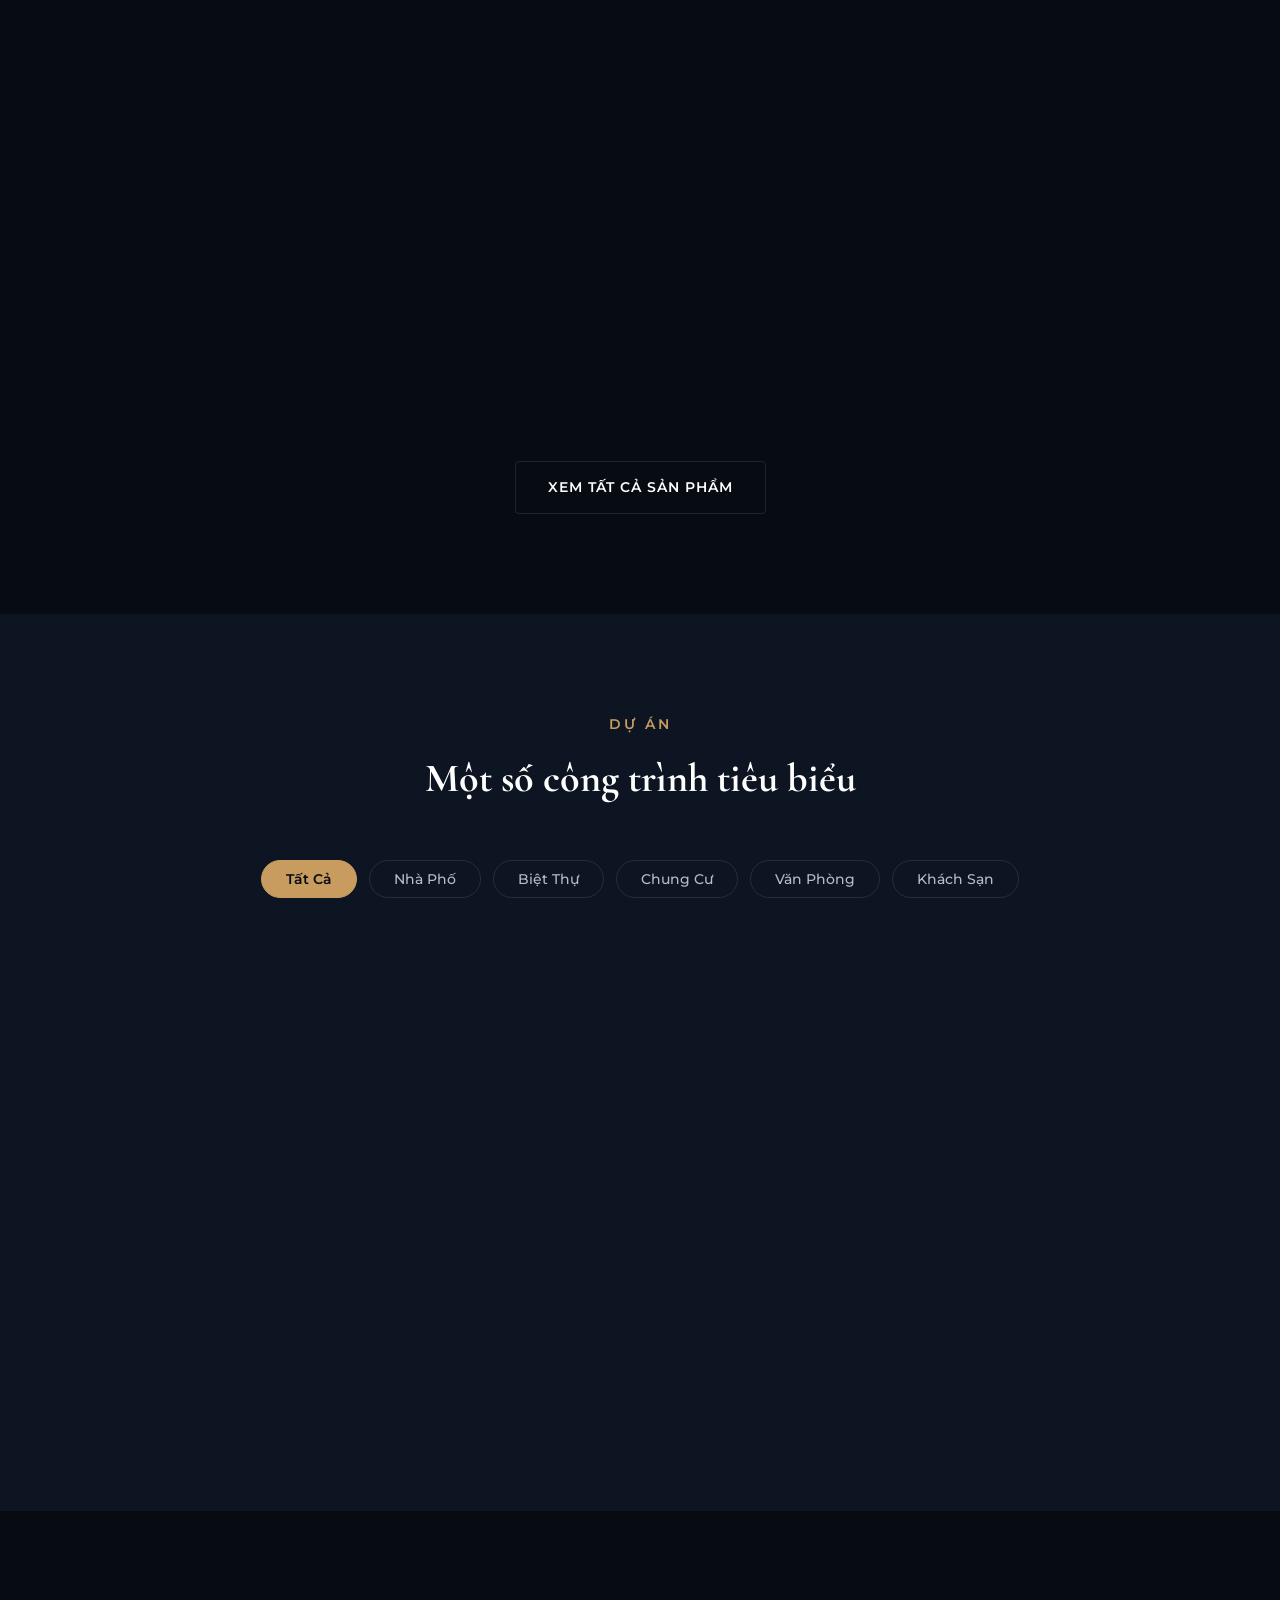
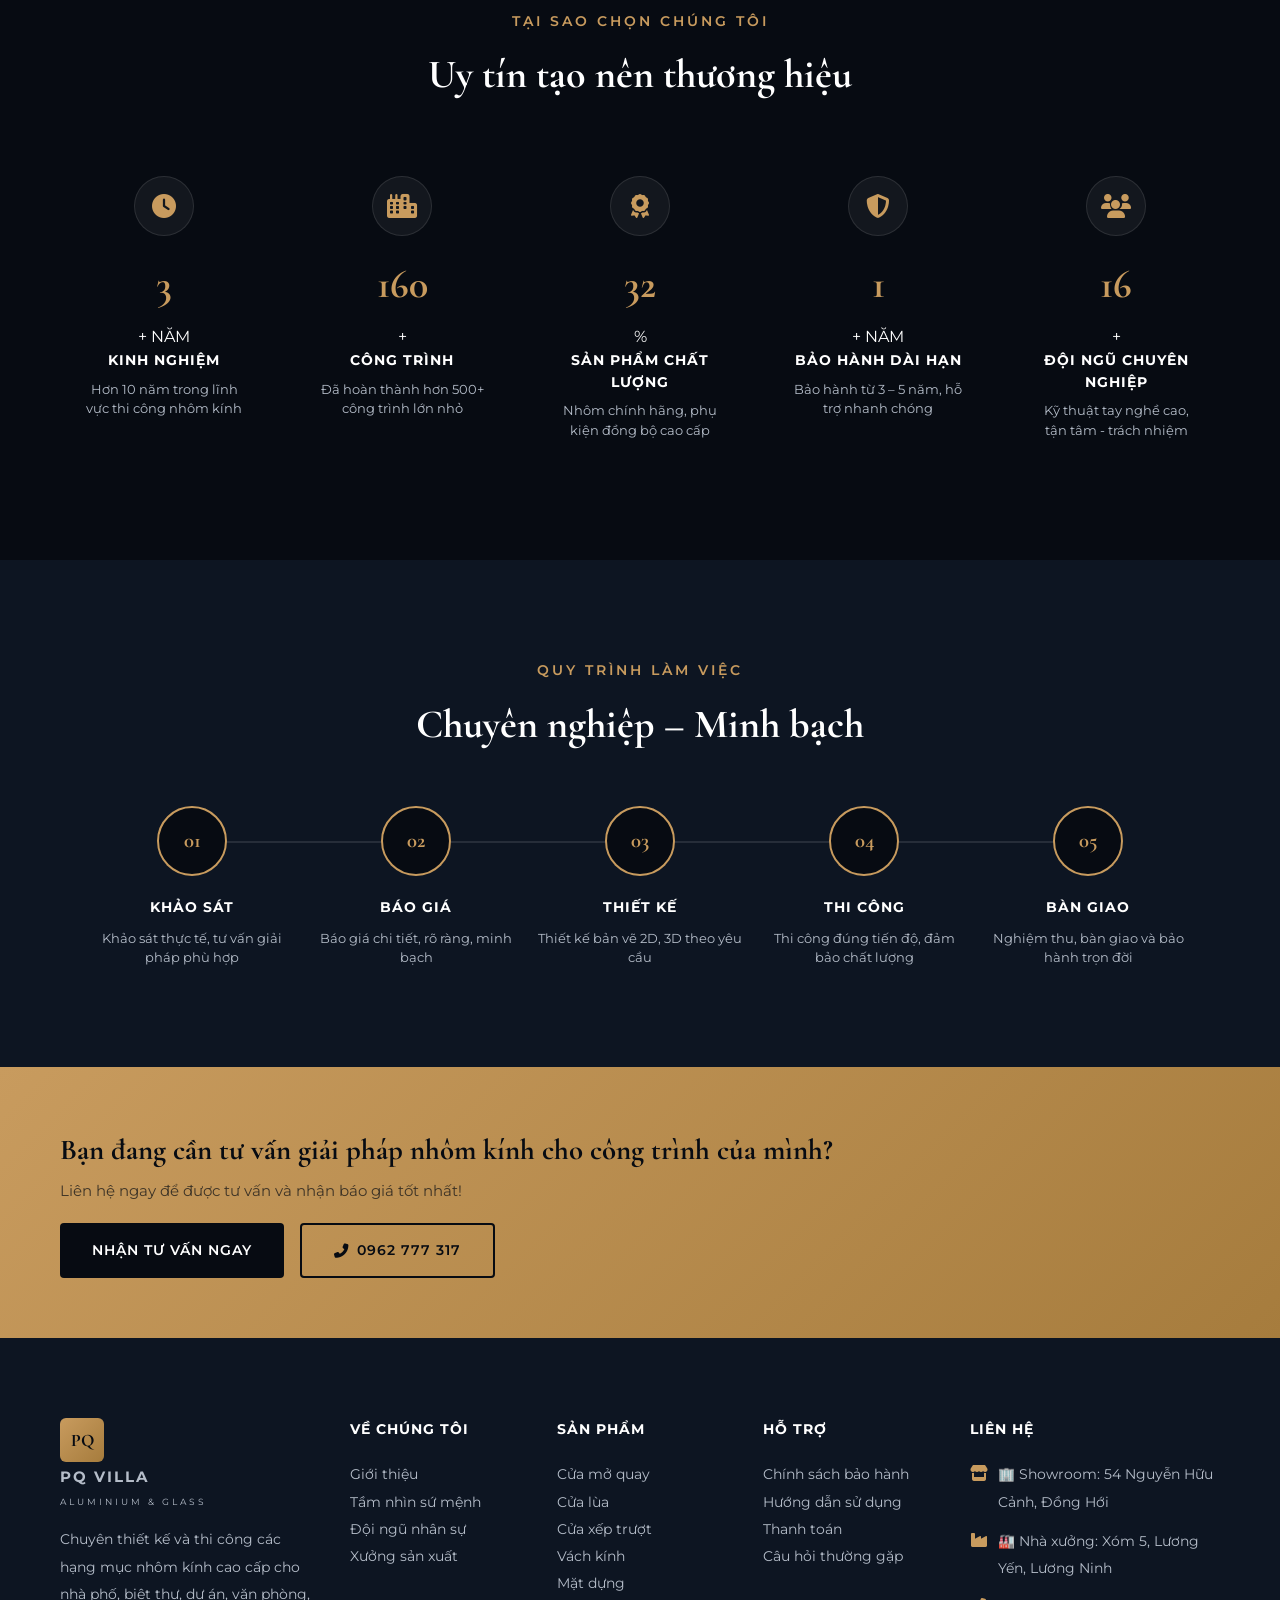
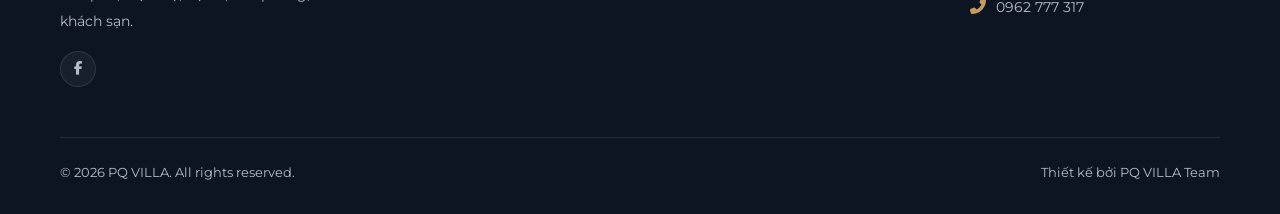
==== commit 467144c8: "Fix homepage: move data loading scripts to bottom, remove orphan tag" ====
--- a/index.html
+++ b/index.html
@@ -86,23 +86,6 @@
           Đang tải sản phẩm...
         </div>
       </div>
-      <script>
-        fetch('products-data.json')
-          .then(r => r.json())
-          .then(data => {
-            const grid = document.getElementById('homeProductsGrid');
-            if (!data.products || data.products.length === 0) return;
-            const latest = data.products.slice(-6).reverse();
-            grid.innerHTML = latest.map((p, i) => `
-              <div class="product-card fade-up delay-${(i % 4) + 1}">
-                <div class="product-img"><img src="${p.image}" alt="${p.name}" loading="lazy"></div>
-                <div class="product-icon"><i class="fas fa-cube"></i></div>
-                <h3>${p.name}</h3>
-                <p>${p.description}</p>
-              </div>
-            `).join('');
-          });
-      </script>
       <a href="products.html" class="btn-outline">XEM TẤT CẢ SẢN PHẨM</a>
     </div>
   </section>
@@ -127,30 +110,6 @@
           Đang tải dự án...
         </div>
       </div>
-      <script>
-        fetch('projects-data.json')
-          .then(r => r.json())
-          .then(data => {
-            const grid = document.getElementById('projectsGrid');
-            if (!data.projects || data.projects.length === 0) {
-              grid.innerHTML = '<p style="grid-column:1/-1;text-align:center;color:var(--text-secondary);padding:40px;">Chưa có dự án nào.</p>';
-              return;
-            }
-            grid.innerHTML = data.projects.map((p, i) => `
-              <div class="project-card fade-up delay-${(i % 4) + 1}" data-category="${p.category}">
-                <img src="${p.image}" alt="${p.name}" loading="lazy">
-                <div class="project-overlay">
-                  <h4>${p.name}</h4><span>${p.location}</span>
-                </div>
-              </div>
-            `).join('');
-            // Re-init filter buttons
-            if (typeof initFilters === 'function') initFilters();
-          })
-          .catch(() => {
-            document.getElementById('projectsGrid').innerHTML = '<p style="grid-column:1/-1;text-align:center;color:var(--text-secondary);padding:40px;">Không tải được dự án.</p>';
-          });
-      </script>
     </div>
   </section>
 
@@ -337,6 +296,57 @@
   <button class="back-to-top" id="backToTop" aria-label="Back to top"><i class="fas fa-chevron-up"></i></button>
 
   <script src="script.js"></script>
+  <script>
+    // Load sản phẩm mới nhất
+    fetch('products-data.json')
+      .then(r => r.json())
+      .then(data => {
+        const grid = document.getElementById('homeProductsGrid');
+        if (!grid || !data.products || data.products.length === 0) return;
+        const latest = data.products.slice(-6).reverse();
+        grid.innerHTML = latest.map((p, i) => `
+          <div class="product-card fade-up delay-${(i % 4) + 1}">
+            <div class="product-img"><img src="${p.image}" alt="${p.name}" loading="lazy"></div>
+            <div class="product-icon"><i class="fas fa-cube"></i></div>
+            <h3>${p.name}</h3>
+            <p>${p.description}</p>
+          </div>
+        `).join('');
+      })
+      .catch(e => console.error('Products error:', e));
+
+    // Load dự án
+    fetch('projects-data.json')
+      .then(r => r.json())
+      .then(data => {
+        const grid = document.getElementById('projectsGrid');
+        if (!grid) return;
+        if (!data.projects || data.projects.length === 0) {
+          grid.innerHTML = '<p style="grid-column:1/-1;text-align:center;color:var(--text-secondary);padding:40px;">Chưa có dự án nào.</p>';
+          return;
+        }
+        grid.innerHTML = data.projects.map((p, i) => `
+          <div class="project-card fade-up delay-${(i % 4) + 1}" data-category="${p.category}">
+            <img src="${p.image}" alt="${p.name}" loading="lazy">
+            <div class="project-overlay">
+              <h4>${p.name}</h4><span>${p.location}</span>
+            </div>
+          </div>
+        `).join('');
+        // Re-init filter buttons for dynamically loaded cards
+        document.querySelectorAll('.filter-btn').forEach(btn => {
+          btn.addEventListener('click', function() {
+            document.querySelectorAll('.filter-btn').forEach(b => b.classList.remove('active'));
+            this.classList.add('active');
+            const filter = this.dataset.filter;
+            document.querySelectorAll('.project-card').forEach(card => {
+              card.style.display = (filter === 'all' || card.dataset.category === filter) ? '' : 'none';
+            });
+          });
+        });
+      })
+      .catch(e => console.error('Projects error:', e));
+  </script>
 </body>
 
 </html>
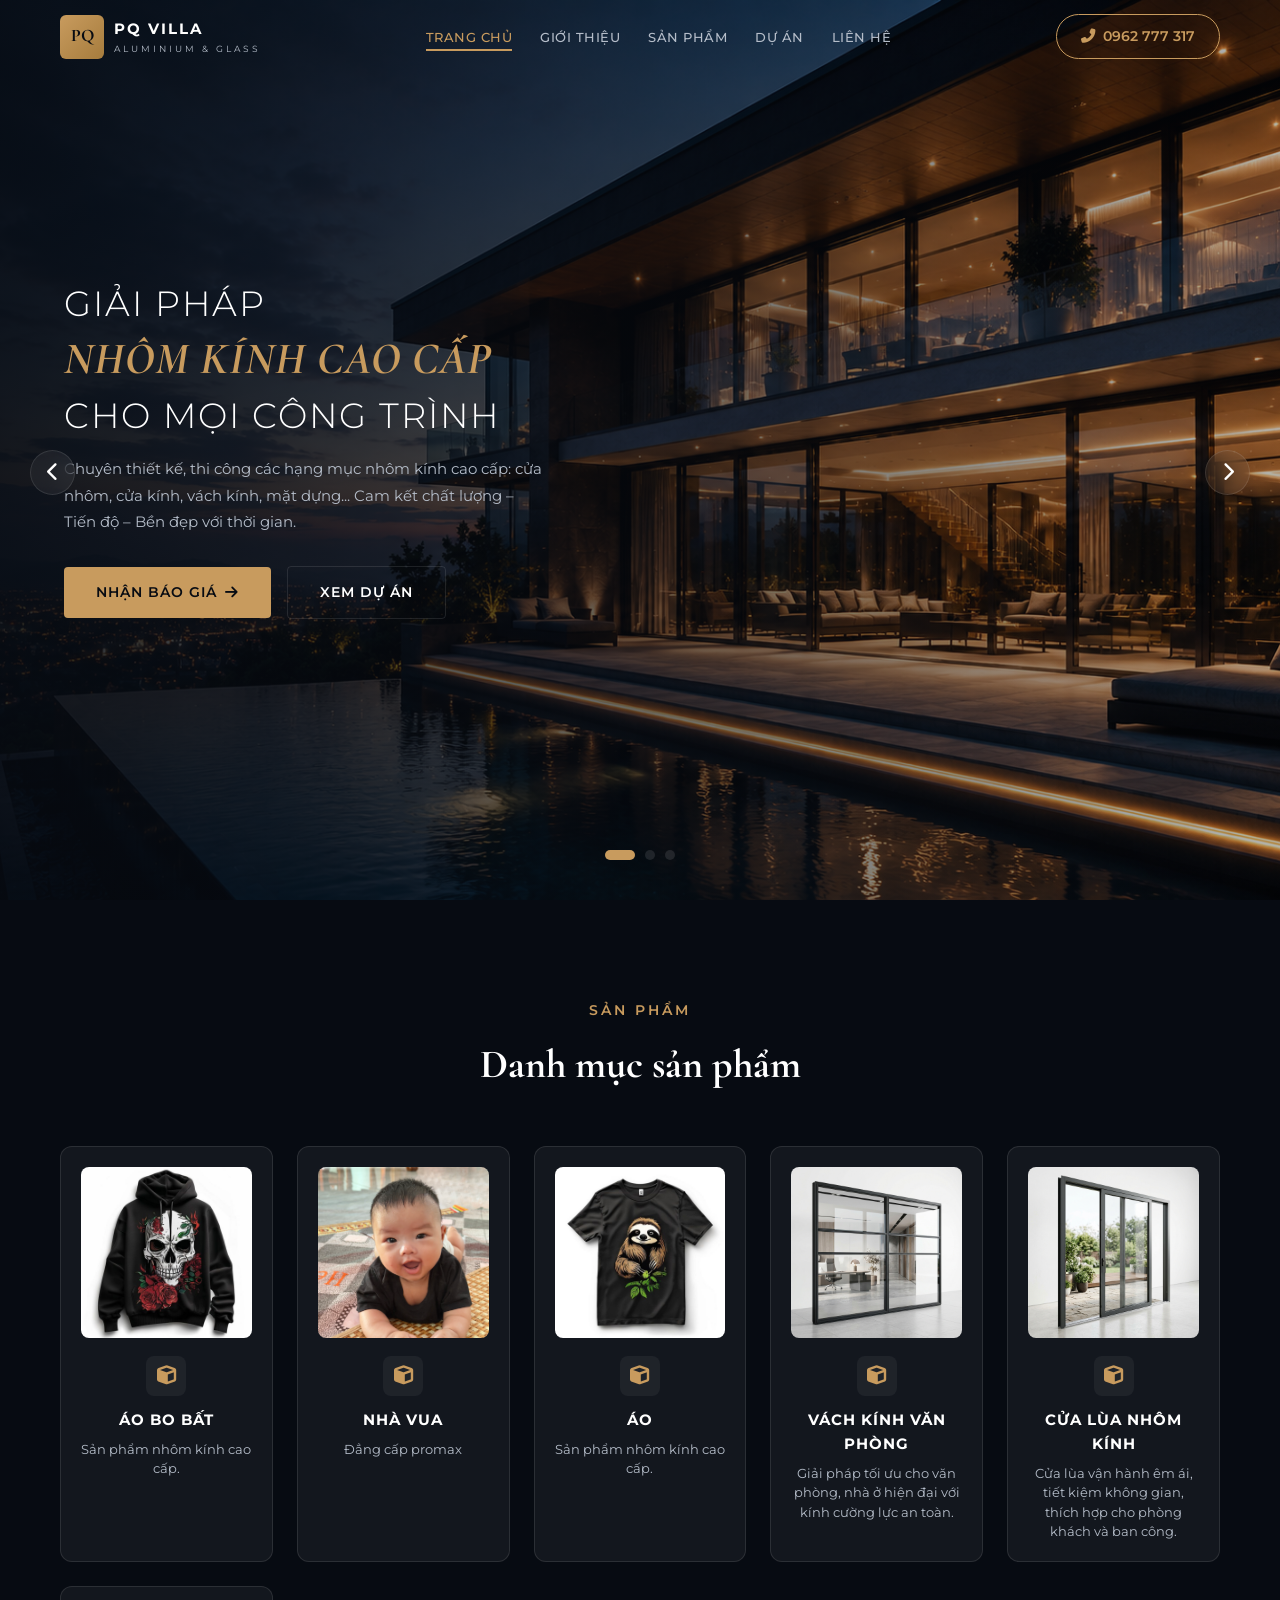
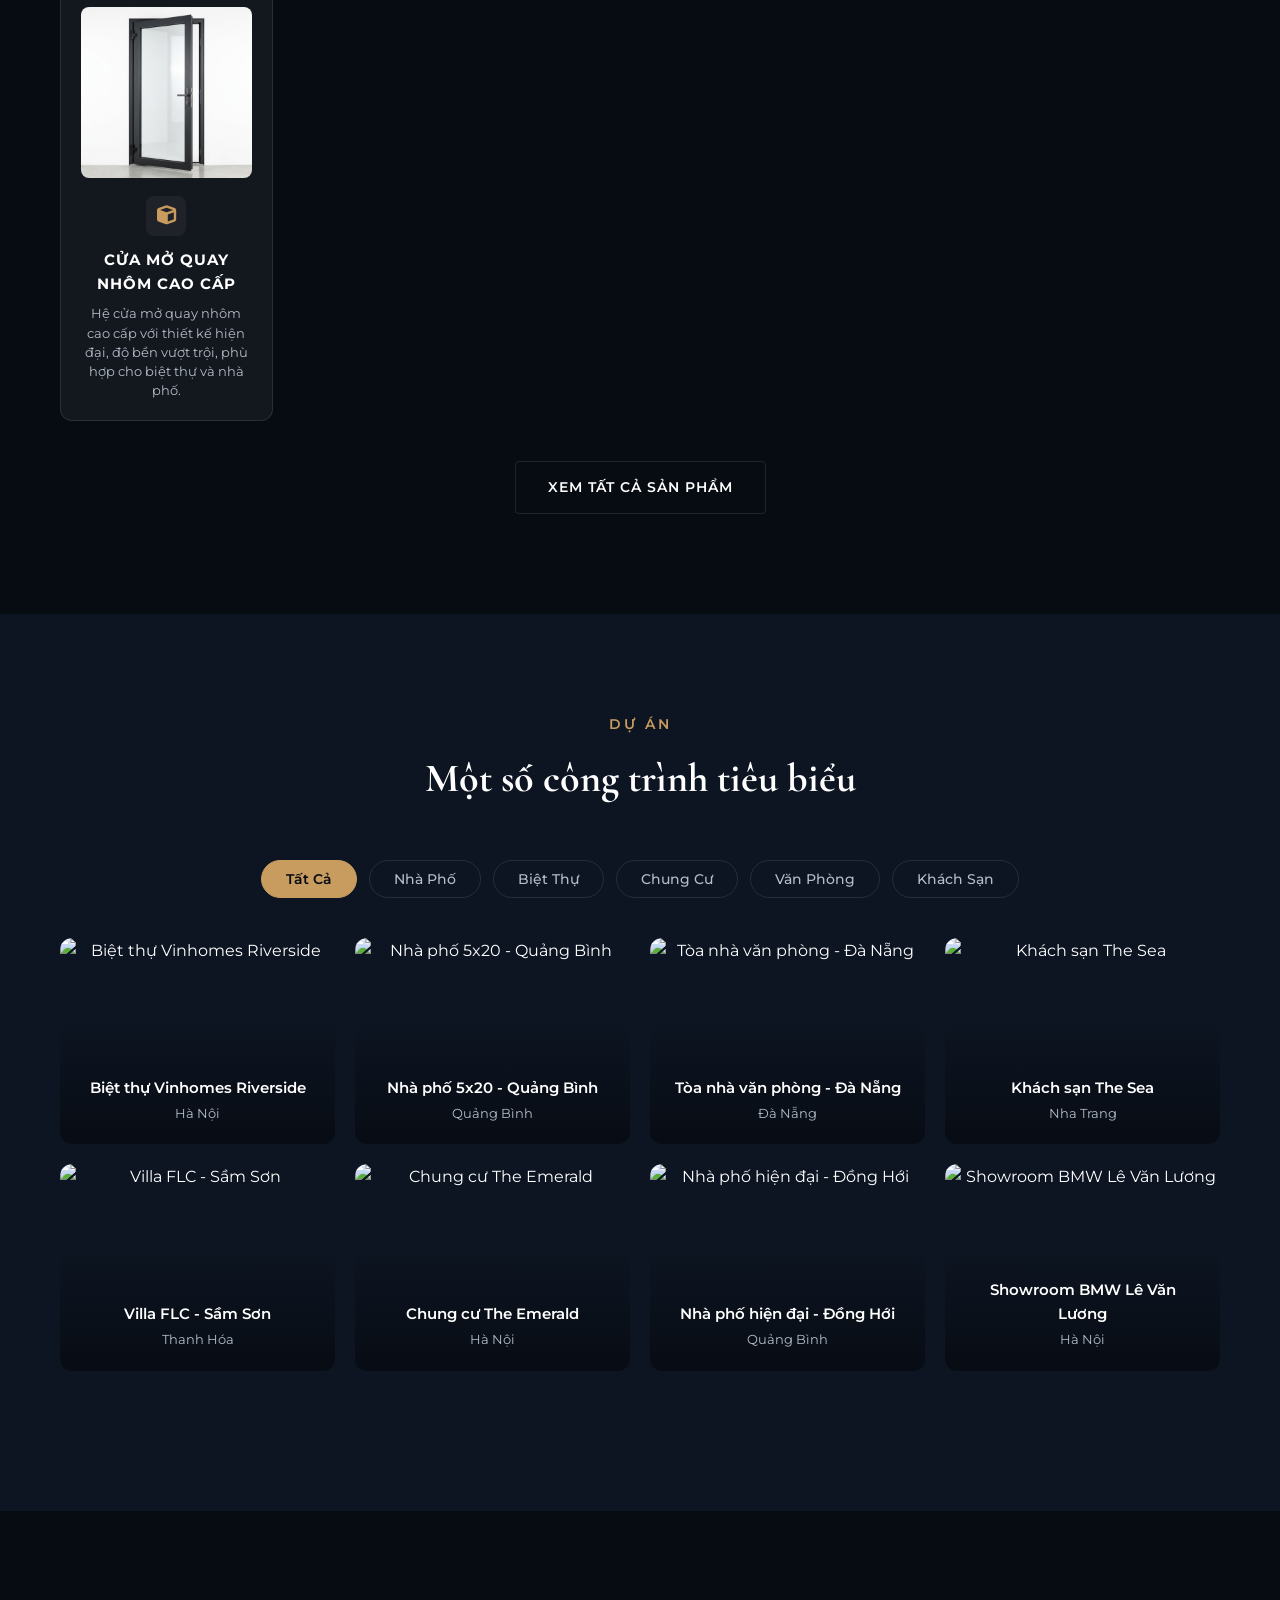
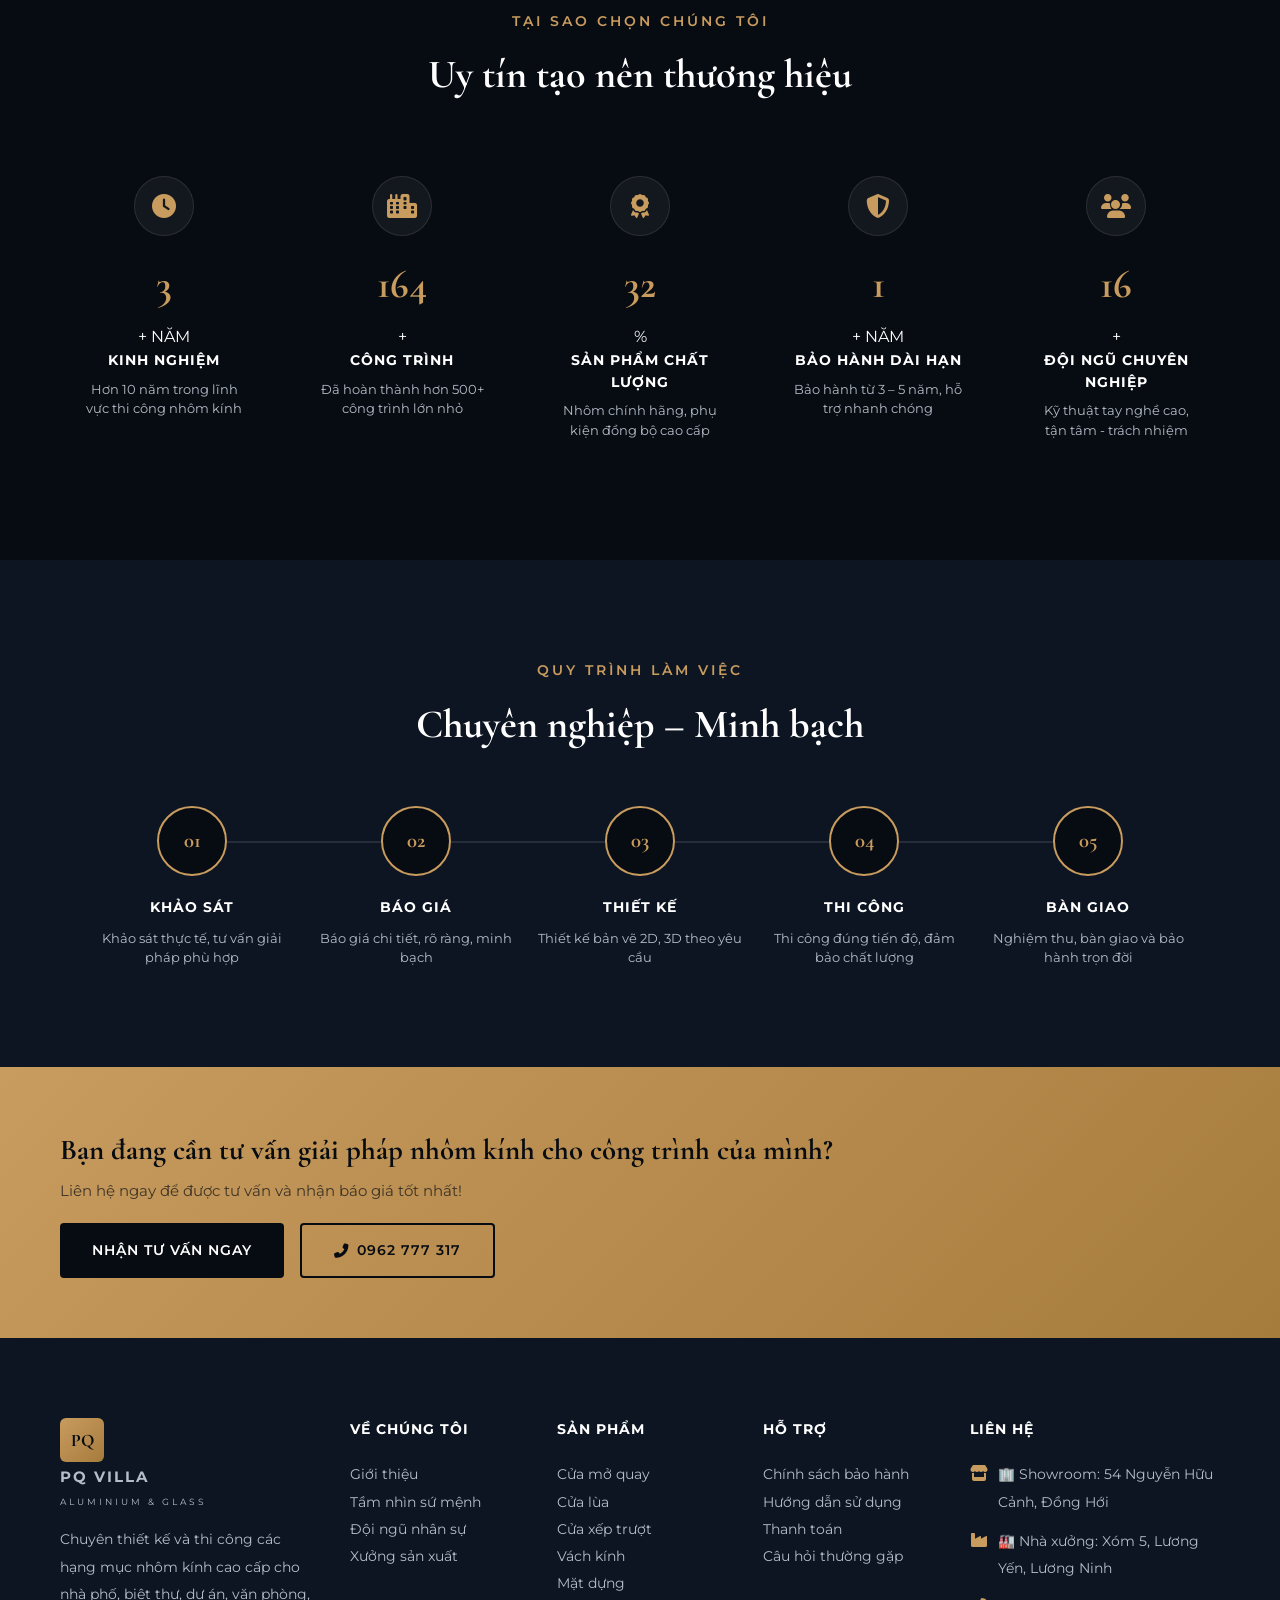
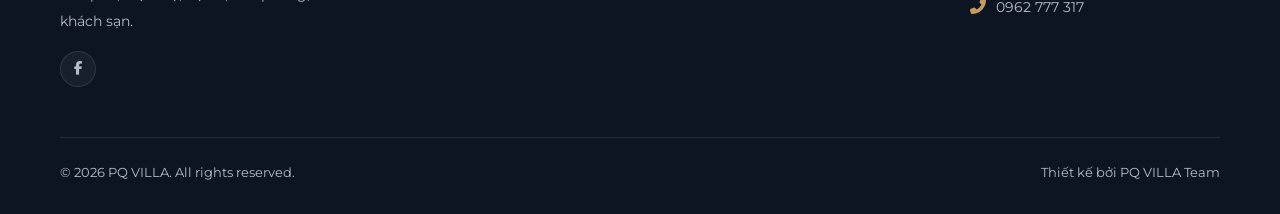
==== commit 0592e0ae: "Fix: add visible class to dynamic cards so they show immediately" ====
--- a/index.html
+++ b/index.html
@@ -305,7 +305,7 @@
         if (!grid || !data.products || data.products.length === 0) return;
         const latest = data.products.slice(-6).reverse();
         grid.innerHTML = latest.map((p, i) => `
-          <div class="product-card fade-up delay-${(i % 4) + 1}">
+          <div class="product-card fade-up visible">
             <div class="product-img"><img src="${p.image}" alt="${p.name}" loading="lazy"></div>
             <div class="product-icon"><i class="fas fa-cube"></i></div>
             <h3>${p.name}</h3>
@@ -326,7 +326,7 @@
           return;
         }
         grid.innerHTML = data.projects.map((p, i) => `
-          <div class="project-card fade-up delay-${(i % 4) + 1}" data-category="${p.category}">
+          <div class="project-card fade-up visible" data-category="${p.category}">
             <img src="${p.image}" alt="${p.name}" loading="lazy">
             <div class="project-overlay">
               <h4>${p.name}</h4><span>${p.location}</span>
